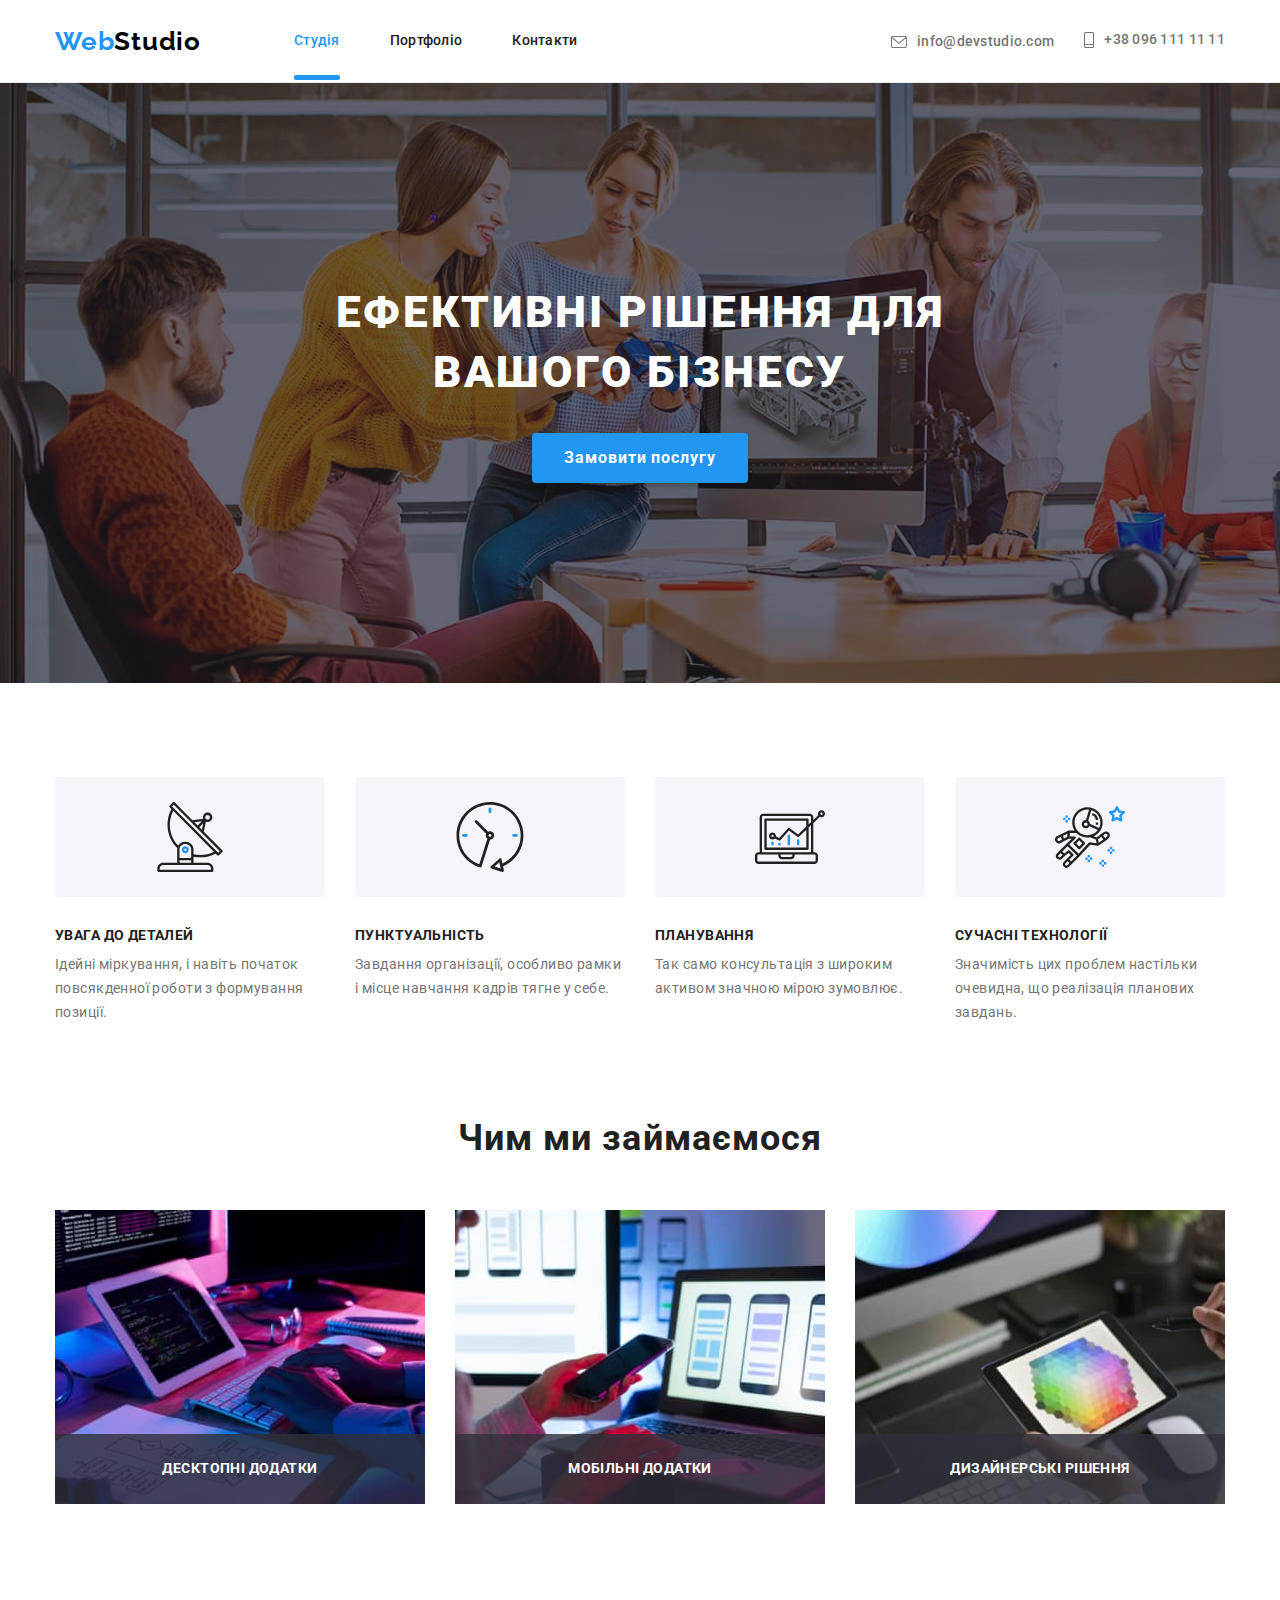
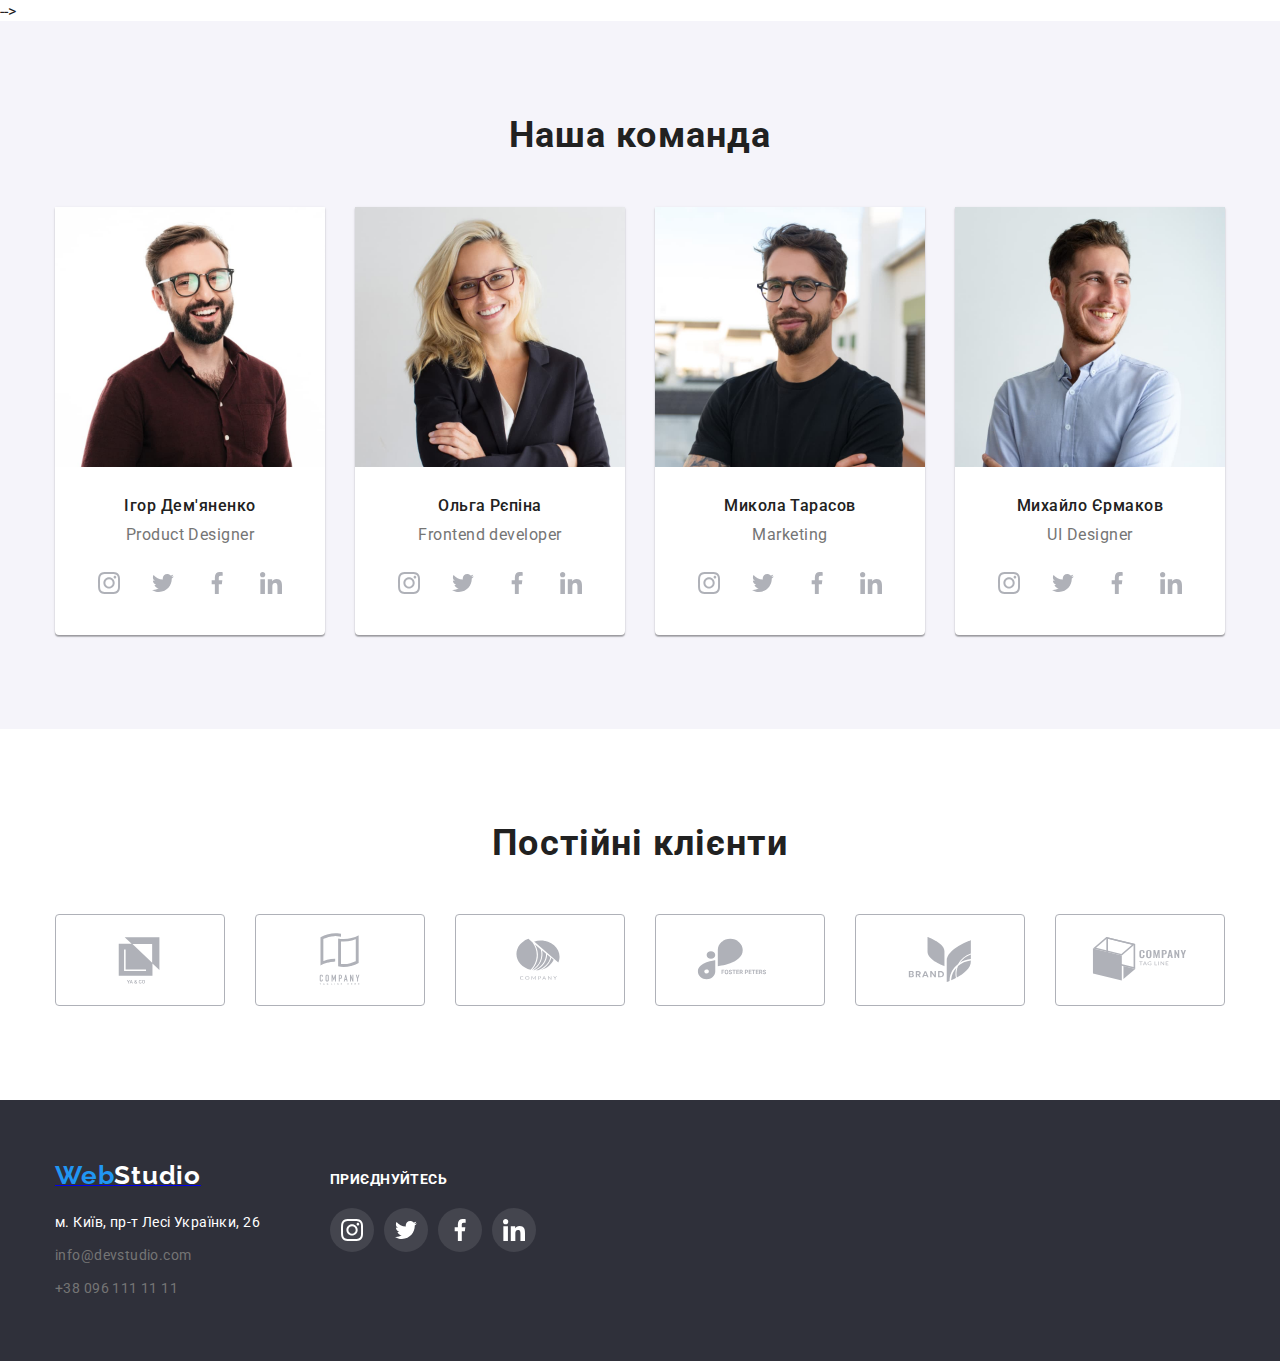
==== index.html @ ddf57738 "start" ====
<!DOCTYPE html>
<html lang="uk">
<head>
    <meta charset="UTF-8">
    <meta http-equiv="X-UA-Compatible" content="IE=edge">
    <meta name="viewport" content="width=device-width, initial-scale=1.0">
    <title>Document</title>
    
    <link rel="preconnect" href="https://fonts.googleapis.com">
    <link rel="preconnect" href="https://fonts.gstatic.com" crossorigin>
    <link href="https://fonts.googleapis.com/css2?family=Raleway:wght@700&family=Roboto:wght@400;500;700;900&display=swap" rel="stylesheet">
    <link rel="stylesheet" href="https://cdnjs.cloudflare.com/ajax/libs/modern-normalize/1.1.0/modern-normalize.min.css">

    <link rel="stylesheet" href="./css/styles.css">
</head>

<body>

    <header class="header-line ">
    <div class="container container-heder">
        <nav class="header-nav ">
            <a class="logo" href="./index.html">
                <span class="logo-web logo">Web</span><span class="logo-studio logo">Studio</span></a>
            <ul class="site-nav">
                <li class="site-nav-list">
                    <a href="./index.html" class=" current link-on">Студія</a>
                </li>
                <li class="site-nav-list">
                    <a href="./portfolio.html.html" class="link current">Портфоліо</a>
                </li>
                <li class="site-nav-list">
                    <a href="" class="link current">Контакти</a>
                </li>
            </ul>
            
        </nav>
        <ul class="auth-nav">
            <li class="auth-nav-mailto">
                <a href="mailto:info@devstudio.com" class="heder-contact">
                    <svg class="heder-contact-mailto">
                        <use href="./images/symbol-defs.svg#icon-imall"></use>
                    </svg>
                info@devstudio.com</a>
            </li>

            <li class="auth-nav-tel">
                <a href="tel:+380961111111" class="heder-contact">
                    <svg class="heder-contact-tel">
                        <use href="./images/symbol-defs.svg#icon-tel"></use>
                    </svg>
                +38 096 111 11 11</a>
            </li>
        </ul>
    </div>
    </header>

    <main>
        <!--секція 1 -->
        <section class="section">
            <div class="container">
                <h1 class="title">Ефективні рішення для вашого бізнесу</h1>
                <button data-modal-open type="button" class="button">Замовити послугу</button>
            </div>
            <div class="backdrop is-hidden" data-modal>
                <div class="modal">
                    <button data-modal-close class="modal-button">
                        <svg class="icon-modal-button-closed">
                            <use href="./images/symbol-defs.svg#icon-close"></use>
                        </svg>
                    </button>
                </div>
            </div>
        </section>

        <!--секція 2-->
        <section class="section-features">
            <div class="container">
                <h2 class="visually-hidden">наші особливості</h2>
                <ul class="section-hidden">
                    <li class="container-list icon-antenna">
                        <div class="features-list">
                            <svg class="icon-features">
                                <use href="./images/symbol-defs.svg#icon-antenna"></use>
                            </svg>
                        </div>
                        <h3 class="list">Увага до деталей</h3>
                        <p class="list-item">Ідейні міркування, і навіть початок повсякденної роботи з формування позиції.</p>
                    </li>
                    <li class="container-list icon-clock">
                        <div class="features-list">
                            <svg class="icon-features">
                                <use href="./images/symbol-defs.svg#icon-clock"></use>
                            </svg>
                        </div>
                        <h3 class="list">Пунктуальність</h3>
                        <p class="list-item">Завдання організації, особливо рамки і місце навчання кадрів тягне у себе.</p>
                    </li>
                    <li class="container-list icon-diagram">
                        <div class="features-list">
                            <svg class="icon-features">
                                <use href="./images/symbol-defs.svg#icon-diagram"></use>
                            </svg>
                        </div>
                        <h3 class="list">Планування</h3>
                        <p class="list-item">Так само консультація з широким активом значною мірою зумовлює.</p>
                    </li>
                    <li class="container-list icon-astronaut">
                        <div class="features-list">
                            <svg class="icon-features">
                                <use href="./images/symbol-defs.svg#icon-astronaut"></use>
                            </svg>
                        </div>
                        <h3 class="list">Сучасні технології</h3>
                        <p class="list-item">Значимість цих проблем настільки очевидна, що реалізація планових завдань.</p>
                    </li>
                </ul>
            </div>
            
        </section>

        <!--Чим ми займаємося-->
        <section class="work-section">
            <div class="container">
                <h2 class="title-work">Чим ми займаємося</h2>
                    <div class="list-work-img">
                        <img class="work-img" src="./images/box/box1.jpg" alt="text" width="370">
                        <div class="content-holder">
                            <p class="holder-text">Десктопні додатки</p>
                        </div>
                    </div><div class="list-work-img">
                        <img class="work-img" src="./images/box/box2.jpg" alt="вибір дизайну" width="370">
                        <div class="content-holder">
                            <p class="holder-text">Мобільні додатки</p>
                        </div>
                    </div><div class="list-work-img">
                        <img class="work-img" src="./images/box/box3.jpg" alt="вибір кольору" width="370">
                        <div class="content-holder">
                            <p class="holder-text">Дизайнерські рішення</p>
                        </div>
                    </div>
            </div>
        </section> -->
        <!--Наша команда-->
        <section class="team-section">
            <div class="container">
                <h2 class="title-team">Наша команда</h2>
                <ul class="team">
                    <li class="list-team">
                        <img src="./images/team/team_card1.jpg" alt="ІгорДем'яненко Product Designer" width="270">
                        <div class="container-social">
                            <h3 class="team-name">Ігор Дем'яненко</h3>
                            <p class="position">Product Designer</p>
                            <ul class="social-links">
                                <li class="social-links-item">
                                    <a class="link-icon" href="https://www.instagram.com">
                                        <svg class="icon-social">
                                            <use href="./images/symbol-defs.svg#icon-instagram"></use>
                                        </svg>
                                    </a>
                                </li>
                                <li class="social-links-item">
                                    <a class="link-icon"  href="https://www.twitter.com">
                                    <svg class="icon-social">
                                        <use href="./images/symbol-defs.svg#icon-twitter"></use>
                                    </svg>
                                    </a>
                                </li>
                                <li class="social-links-item">
                                    <a  class="link-icon"  href="https://www.facebook.com">
                                    <svg class="icon-social">
                                        <use href="./images/symbol-defs.svg#icon-facebook"></use>
                                    </svg>
                                </a></li>
                                <li class="social-links-item">
                                    <a  class="link-icon" href="https://ua.linkedin.com">
                                    <svg class="icon-social">
                                        <use href="./images/symbol-defs.svg#icon-linkedin"></use>
                                    </svg>
                                </a></li>
                            </ul>
                        </div>
                    </li>
                    <li class="list-team">
                        <img class="foto-team" src="./images/team/team_card2.jpg" alt="Ольга Рєпіна Frontend developer " width="270">
                        <div class="container-social">
                            <h3 class="team-name">Ольга Рєпіна</h3>
                            <p class="position">Frontend developer</p>
                                <ul class="social-links">
                                    <li class="social-links-item">
                                        <a class="link-icon" href="https://www.instagram.com">
                                            <svg class="icon-social">
                                                <use href="./images/symbol-defs.svg#icon-instagram"></use>
                                            </svg>
                                        </a>
                                    </li>
                                    <li class="social-links-item">
                                        <a class="link-icon" href="https://www.twitter.com">
                                            <svg class="icon-social">
                                                <use href="./images/symbol-defs.svg#icon-twitter"></use>
                                            </svg>
                                        </a>
                                    </li>
                                    <li class="social-links-item">
                                        <a class="link-icon" href="https://www.facebook.com">
                                            <svg class="icon-social">
                                                <use href="./images/symbol-defs.svg#icon-facebook"></use>
                                            </svg>
                                        </a>
                                    </li>
                                    <li class="social-links-item">
                                        <a class="link-icon" href="https://ua.linkedin.com">
                                            <svg class="icon-social">
                                                <use href="./images/symbol-defs.svg#icon-linkedin"></use>
                                            </svg>
                                        </a>
                                    </li>
                                </ul>
                        </div>
                        
                    </li>
                    <li class="list-team">
                        <img class="foto-team" src="./images/team/team_card3.jpg" alt="Микола Тарасов Marketing" width="270">
                        <div class="container-social">
                            <h3 class="team-name">Микола Тарасов</h3>
                            <p class="position">Marketing</p>
                                <ul class="social-links">
                                    <li class="social-links-item">
                                        <a class="link-icon" href="https://www.instagram.com">
                                            <svg class="icon-social">
                                                <use href="./images/symbol-defs.svg#icon-instagram"></use>
                                            </svg>
                                        </a>
                                    </li>
                                    <li class="social-links-item">
                                        <a class="link-icon" href="https://www.twitter.com">
                                            <svg class="icon-social">
                                                <use href="./images/symbol-defs.svg#icon-twitter"></use>
                                            </svg>
                                        </a>
                                    </li>
                                    <li class="social-links-item">
                                        <a class="link-icon" href="https://www.facebook.com">
                                            <svg class="icon-social">
                                                <use href="./images/symbol-defs.svg#icon-facebook"></use>
                                            </svg>
                                        </a>
                                    </li>
                                    <li class="social-links-item">
                                        <a class="link-icon" href="https://ua.linkedin.com">
                                            <svg class="icon-social">
                                                <use href="./images/symbol-defs.svg#icon-linkedin"></use>
                                            </svg>
                                        </a>
                                    </li>
                                </ul>
                        </div>
                    </li>
                    <li class="list-team">
                        <img class="foto-team" src="./images/team/team_card4.jpg" alt="Михайло Єрмаков UI Designer" width="270">
                        <div class="container-social">
                            <h3 class="team-name">Михайло Єрмаков</h3>
                            <p class="position">UI Designer</p>
                                <ul class="social-links">
                                    <li class="social-links-item">
                                        <a class="link-icon" href="https://www.instagram.com">
                                            <svg class="icon-social">
                                                <use href="./images/symbol-defs.svg#icon-instagram"></use>
                                            </svg>
                                        </a>
                                    </li>
                                    <li class="social-links-item">
                                        <a class="link-icon" href="https://www.twitter.com">
                                            <svg class="icon-social">
                                                <use href="./images/symbol-defs.svg#icon-twitter"></use>
                                            </svg>
                                        </a>
                                    </li>
                                    <li class="social-links-item">
                                        <a class="link-icon" href="https://www.facebook.com">
                                            <svg class="icon-social">
                                                <use href="./images/symbol-defs.svg#icon-facebook"></use>
                                            </svg>
                                        </a>
                                    </li>
                                    <li class="social-links-item">
                                        <a class="link-icon" href="https://ua.linkedin.com">
                                            <svg class="icon-social">
                                                <use href="./images/symbol-defs.svg#icon-linkedin"></use>
                                            </svg>
                                        </a>
                                    </li>
                                </ul>
                        </div>
                    </li>
                </ul>
            </div>
            
        </section>

        <!--Постійні клієнти-->
        <section class="section-features">
            <div class="container">
                <h2 class="title-team">Постійні клієнти</h2>
                <ul class="company-list">
                    <li class="company-item">
                        <a class="company-link" href="https://www.google.com">
                            <svg class="icon-company">
                                <use href="./images/symbol-defs.svg#icon-logo_1"></use>
                            </svg>
                        </a>
                    </li>
                    <li class="company-item">
                        <a class="company-link" href="https://www.google.com">
                            <svg class="icon-company">
                                <use href="./images/symbol-defs.svg#icon-logo_2"></use>
                            </svg>
                        </a>
                    </li>
                    <li class="company-item">
                        <a class="company-link" href="https://www.google.com">
                            <svg class="icon-company">
                                <use href="./images/symbol-defs.svg#icon-logo_3"></use>
                            </svg>
                        </a>
                    </li>
                    <li class="company-item">
                        <a class="company-link" href="https://www.google.com">
                            <svg class="icon-company">
                                <use href="./images/symbol-defs.svg#icon-logo_4"></use>
                            </svg>
                        </a>
                    </li>
                    <li class="company-item">
                        <a class="company-link" href="https://www.google.com">
                            <svg class="icon-company">
                                <use href="./images/symbol-defs.svg#icon-logo_5"></use>
                            </svg>
                        </a>
                    </li>
                    <li class="company-item">
                        <a class="company-link" href="https://www.google.com">
                            <svg class="icon-company">
                                <use href="./images/symbol-defs.svg#icon-logo_6"></use>
                            </svg>
                        </a>
                    </li>
                </ul>
            </div>
        </section>
    </main>

    <footer class="footer">
        <div class="container container-footer">
            <div class="container-footer-adres">
                <a class="logo-footer" href="./index.html">
                    <span class="logo-web-footer logo">Web</span><span class="logo-studio-footer logo">Studio</span></a>
                <address class="adres">
                    <ul class="adres-list">
                        <li class="adres-list-ithem"><a href="https://goo.gl/maps/ad4JmQGrXdCTPTx86" class="adres-maps">м. Київ, пр-т
                                Лесі Українки, 26</a></li>
                        <li class="adres-list-ithem"><a href="mailto:info@devstudio.com" class="footer-contact">info@devstudio.com</a>
                        </li>
                        <li class="adres-list-ithem"><a href="tel:+380961111111" class="footer-contact">+38 096 111 11 11</a></li>
                    </ul>
                </address>
            </div>
            <div class="container-footer-social">
                <p class="container-footer-social-title">приєднуйтесь</p>
                <ul class="social-links">
                    <li class="social-links-item footer-social-links-item">
                        <a class="link-icon" href="https://www.instagram.com">
                            <svg class="footer-icon-social">
                                <use href="./images/symbol-defs.svg#icon-instagram"></use>
                            </svg>
                        </a>
                    </li>
                    <li class="social-links-item footer-social-links-item">
                        <a class="link-icon" href="https://www.twitter.com">
                            <svg class="footer-icon-social">
                                <use href="./images/symbol-defs.svg#icon-twitter"></use>
                            </svg>
                        </a>
                    </li>
                    <li class="social-links-item footer-social-links-item">
                        <a class="link-icon" href="https://www.facebook.com">
                            <svg class="footer-icon-social">
                                <use href="./images/symbol-defs.svg#icon-facebook"></use>
                            </svg>
                        </a>
                    </li>
                    <li class="social-links-item footer-social-links-item">
                        <a class="link-icon" href="https://ua.linkedin.com">
                            <svg class="footer-icon-social">
                                <use href="./images/symbol-defs.svg#icon-linkedin"></use>
                            </svg>
                        </a>
                    </li>
                </ul>
            </div>
        </div>
        
    </footer>
    <script src="./js/modal.js"></script>
</body>
</html>
---- css/styles.css ----
:root {
    --color-text: #212121; /*основний колір тексту*/
    --color-text-secohd: #757575; /*колір тексту другий*/
    --color-text-logo: #2196F3; /*колір лого і нав хедер*/
    --color-text-logo2: #000000; /*колір лого*/
    --primery-background: #ffffff; /* колір фону хедер */
    --second-background: #2F303A; /*колір фону зверху секція 1 та футер*/
    --filter-color: #F5F4FA;/*колір наша команда фон кнопок портфоліо*/
    --background-olor: #F5F5F5; /*основний колір фону*/
    
}

html {
    box-sizing: border-box;
}
*,
*::before,
*::after {
    box-sizing: inherit;
}

body {
    font-family: Roboto, sans-serif;
    background-color: var(--primery-background);
    color: var(--color-text);
    margin: 0;
    

}
ul {
    list-style: none;
    text-decoration: none;
    margin: 0;
    padding: 0;

}
img {
    display: block;
    max-width: 100%;
    height: auto;
}
h2, h3, p {
    margin: 0;
}

/*logo*/ /*дизайн основної сторінки*/
.container {
    width: 1200px;
    padding-left: 15px;
    padding-right: 15px;
    margin: 0 auto;
    
}
.container-heder {
display: flex;
align-items: center;
}

.header-nav {
    display: flex;
    align-items: center;
    padding-top: 0;
    padding-bottom: 0;
}

.logo {
    font-family: 'Raleway';
    font-weight: 700;
    font-size: 26px;
    line-height: 1.19;
    letter-spacing: 0.03em;
    list-style: none;
    text-decoration: none;
}
.logo-web {
    color: var(--color-text-logo);
}
.logo-studio {
    color: var(--color-text-logo2);
}
/*хедер навігація*/
.site-nav  {
    text-decoration: none;
    font-weight: 500;
    font-size: 14px;
    line-height: 1.14;
    letter-spacing: 0.02em;
    color: var(--color-text);
    padding: 32px 0;
    display: flex;
    margin: 0px 0px 0px 93px; 
}
.site-nav-list {
    margin-left: 50px;
    position: relative;
}
.site-nav-list:first-child {
    margin-left: 0;
}
.link  {
    text-decoration: none;
    color: var(--color-text);
    padding: 32px 0px;
    position: relative;
    transition: color 250ms cubic-bezier(0.4, 0, 0.2, 1) 250ms;
    
}


.link-on {
    color: var(--color-text-logo);
    text-decoration: none;
    padding: 32px 0px;
    position: relative;
}
.link-on:after {
    content: '';
    display: block;
    width: 100%;
    height: 5px;
    background: #2196F3;
    border-radius: 2px;
    position: absolute;
    bottom: 0;
    left: 0;
    opacity: 1;
    transform: scaleX(1);
}

.link:hover {
    color: var(--color-text-logo);
}
.link:focus {
    color: var(--color-text-logo);
}

.link.current::after {
content: '';
position: absolute;
opacity: 0;
transform: scaleX(0.2);
transition: opacity 250ms cubic-bezier(0.4, 0, 0.2, 1), transform 250ms cubic-bezier(0.4, 0, 0.2, 1);
}

.link.current:hover::after  {
content: '';
display: block;
width: 100%;
height: 5px;
background: #2196F3;
border-radius: 2px;
position: absolute;
bottom: 0;
left: 0;
opacity: 1;
transform: scaleX(1);
}
.link.current:focus::after {
    content: '';
    display: block;
    width: 100%;
    height: 5px;
    background: #2196F3;
    border-radius: 2px;
    position: absolute;
    bottom: 0;
    left: 0;
    opacity: 1;
    transform: scaleX(1);
}


/*хедер пошта тел*/

.auth-nav {
    margin-left: auto;
    display: flex;
    align-items: baseline;
}
.heder-contact {
    list-style: none;
    text-decoration: none;
    font-weight: 500;
    font-size: 14px;
    line-height: 1.14;
    letter-spacing: 0.02em;
    color: var(--color-text-secohd);
    padding: 32px 0;
    display: flex;
    align-items: center;
    color: #757575;
    transition: color 250ms cubic-bezier(0.4, 0, 0.2, 1);
}

.heder-contact-mailto {
    width: 16px;
    height: 12px;
    margin-right: 10px;
    fill: #757575;
    transition: fill 250ms cubic-bezier(0.4, 0, 0.2, 1);
}
.auth-nav-tel {
    margin-left: 30px;
    color: currentColor;
}
.heder-contact-tel {
    width: 10px;
    height: 16px;
    margin-right: 10px;
    fill: #757575;
    transition: fill 250ms cubic-bezier(0.4, 0, 0.2, 1);
}
.auth-nav-text {
}

.heder-contact:hover .heder-contact-mailto {
    fill: #2196F3;
}
.heder-contact:hover .heder-contact-tel {
    fill: #2196F3;
}
.heder-contact:focus .heder-contact-mailto {
    fill: #2196F3;
}
.heder-contact:focus .heder-contact-tel {
    fill: #2196F3;
}

.heder-contact:hover  {
    color: var(--color-text-logo);
}
.heder-contact:focus {
    color: var(--color-text-logo);
}


/*секція 1 заголовок і кнопка*/
.section {
    margin: auto;
    background-color: var(--second-background);
    padding-top: 200px;
    padding-bottom: 200px;
    max-width: 1600px;
    height: 600px;
    background-image: linear-gradient( to right,
    rgba(47, 48, 58, 0.4),
    rgba(47, 48, 58, 0.4)), url(../images/conteiner/Img-min.jpg);
}

.conteiner-img {
    width: 1600px;
}
.title {
    font-weight: 900;
    font-size: 44px;
    line-height: 1.36;
    letter-spacing: 0.06em;
    text-transform: uppercase;
    color: var(--primery-background);
    max-width: 696px; 
    margin: 0px auto 30px auto;
    text-align: center;
}
.button {
    font-family: roboto;
    cursor: pointer;
    background: var(--color-text-logo);
    font-weight: 700;
    font-size: 16px;
    line-height: 1.88;
    display: flex;
    align-items: center;
    text-align: center;
    letter-spacing: 0.06em;
    color: var(--primery-background);
    border-radius: 4px;
    border: none;
    padding: 10px 32px;
    display: block;
    min-width: 216px;
    margin: auto;
    box-shadow: 0px 4px 4px rgba(0, 0, 0, 0.15);
    transition:  background-color 250ms cubic-bezier(0.4, 0, 0.2, 1) ;
}
.button:hover {
    background-color: #188CE8;
}
.button:focus {
    background-color: #188CE8;
}

/* модальне вікно */
.backdrop {
    position: fixed;
    left: 0px;
    top: 0px;
    width: 100%;
    height: 100%;
    background: rgba(0, 0, 0, 0.2);
    transition: 250ms cubic-bezier(0.4, 0, 0.2, 1);
}
.backdrop.is-hidden {
    opacity: 0;
    pointer-events: none;
}
.modal {
    position: absolute;
    top: 50%;
    left: 50%;
    transform: translate(-50%, -50%);
    width: 528px;
    height: 581px;
    background: #FFFFFF;
    box-shadow: 0px 1px 3px rgba(0, 0, 0, 0.12), 0px 1px 1px rgba(0, 0, 0, 0.14), 0px 2px 1px rgba(0, 0, 0, 0.2);
    border-radius: 4px;
    z-index: 2;
}
.modal-button {
    position: absolute;
    width: 30px;
    height: 30px;
    padding: 0;
    display: flex;
    align-items: center;
    justify-content: center;
    background-color: transparent;
    top: 8px;
    right: 8px;
    border-radius: 50%;
    background: #FFFFFF;
    border: 1px solid rgba(0, 0, 0, 0.1);

}
.icon-modal-button-closed {
    cursor: pointer;
    padding: 0;
    width: 18px;
    height: 18px;
}

/*наші переваги наші особливості, секція 2*/
.section-features {
    padding-top: 94px;
    padding-bottom: 94px;  
}

.visually-hidden {
    position: absolute;
    width: 1px;
    height: 1px;
    margin: -1px;
    border: 0;
    padding: 0;
    white-space: nowrap;
    clip-path: inset(100%);
    clip: rect(0 0 0 0);
    overflow: hidden;
}
.section-hidden {
    display: flex;
    padding: 0;
}
.container-list:not(:first-child) {
    margin-left: 30px;
}
.features-list {
    width: 270px;
    height: 120px;
    border-radius: 4px;
    background-color: var(--filter-color);
    display: flex;
    align-items: center;
    justify-content: center;
    margin-bottom: 30px;
}
.icon-features {
    width: 70px;
    height: 70px;
}
/*.container-list::before {
    content: "";
    display: block;
    height: 120px;
    margin-bottom: 30px;
    background-position: center;
    background-repeat: no-repeat;
    background-color: var(--filter-color);
}
.icon-antenna::before {
    background-image: url(../images/section_2/antenna.svg);

}
.icon-clock::before {
    background-image: url(../images/section_2/clock.svg);
}
.icon-diagram::before {
    background-image: url(../images/section_2/diagram.svg);
}
.icon-astronaut::before {
    background-image: url(../images/section_2/astronaut.svg);
}*/


.list {
    font-weight: 700;
    font-size: 14px;
    line-height: 1.14x;
    letter-spacing: 0.03em;
    text-transform: uppercase;
    color: var(--color-text);
    margin-bottom: 10px;
}
.list-item {
    font-weight: 400;
    font-size: 14px;
    line-height: 1.7;
    letter-spacing: 0.03em;
    color: var(--color-text-secohd);
    width: 270px;
}

/*чим ми займаємося*/
.work-section {
    padding-bottom: 94px;
}
.container-work {
    padding: 0;
}
.title-work {
    font-weight: 700;
    font-size: 36px;
    line-height: 1.16;
    text-align: center;
    letter-spacing: 0.03em;
    color: var(--color-text);
    margin-bottom: 50px;
}


.list-work-img {
    position: relative;
    display: inline-block;
    margin-right: 30px;
    z-index: -1;
}
.work-img {
    
}

.list-work-img:last-child {
    margin-right: 0;
}

.content-holder {
    position: absolute;
    bottom: 0;
    left: 0;
    width: 370px;
    height: 70px;
    background: rgba(47, 48, 58, 0.8);
    padding-bottom: 27px;
    padding-top: 27px;

}
.holder-text {
    font-family: 'Roboto';
    font-style: normal;
    font-weight: 700;
    font-size: 14px;
    line-height: 1.14;
    text-align: center;
    letter-spacing: 0.03em;
    text-transform: uppercase;
    color: var(--primery-background);

}

/*наша команда*/

.team {
    
}
.team-section {
    background-color: var(--filter-color);
    padding-bottom: 94px;
    padding-top: 94px;
}
.team-name {
    font-weight: 500;
    font-size: 16px;
    line-height: 1.18;
    letter-spacing: 0.03em;
    color: var(--color-text);
    
}
.container-social {
    padding-top: 30px;
    padding-bottom: 30px;
}
.position {
    font-weight: 400;
    font-size: 16px;
    line-height: 1.18;
    letter-spacing: 0.03em;
    color: var(--color-text-secohd);
} 
.social-links {
    display: flex;
    gap: 10px;
    justify-content: center;
}
.social-links-item {
    width: 44px;
    height: 44px;
    background-position: center;
    overflow: hidden;
    border-radius: 50%;
}

.link-icon {
    width: 44px;
    height: 44px;
    display: flex;
    align-items: center;
    justify-content: center;
    color: #AFB1B8;
    transition: color 250ms cubic-bezier(0.4, 0, 0.2, 1), background-color 250ms cubic-bezier(0.4, 0, 0.2, 1);
    
}
.link-icon:hover,
.link-icon:focus {
    color: var(--primery-background);
    background-color: #2196F3;
    border-radius: 50%;
    
}

.icon-social {
    width: 22px;
    height: 22px;
    fill: currentColor;

}

.list-team {
    background-color: var(--primery-background);
    display: inline-block;
    margin-left: 26px;
    text-align: center;
    box-shadow: 0px 1px 3px rgba(0, 0, 0, 0.12), 0px 1px 1px rgba(0, 0, 0, 0.14), 0px 2px 1px rgba(0, 0, 0, 0.2);
    border-radius: 0px 0px 4px 4px;
    
}
.list-team:first-child {
    margin-left: 0;

}
.foto-team {
}

.title-team {
    font-weight: 700;
    font-size: 36px;
    line-height: 1.16;
    text-align: center;
    letter-spacing: 0.03em;
    color: var(--color-text);
    margin-bottom: 50px;
}

.position {
    margin-top: 10px;
    margin-bottom: 16px;
}

/*постійні клієнти*/

.company-list {
    display: flex;
    justify-content: center;
    align-items: center;
    margin: auto;
    gap: 30px;
}

.company-item {
}
.icon-company {
    width: 106px;
    height: 60px;
    fill: currentColor;
}
.company-link {
    display: flex;
    justify-content: center;
    align-items: center;
    border: 1px solid #AFB1B8;
    width: 170px;
    height: 92px;
    border-radius: 4px;
    color: #AFB1B8;
    transition: color 250ms cubic-bezier(0.4, 0, 0.2, 1), border-color 250ms cubic-bezier(0.4, 0, 0.2, 1);
}
.company-link:hover,
.company-link:focus {
    border-color: #2196F3;
    color: #2196F3;
}

/*футер*/
.footer {
    background-color: var(--second-background);
    padding-top: 60px;
    padding-bottom: 60px;
}
.container-footer {
    display: flex;
    align-items: baseline;
}
.logo-footer {
    
}
.logo {
    font-weight: 700;
    font-size: 26px;
    line-height: 1.19;
    letter-spacing: 0.03em;
    list-style: none;
    text-decoration: none;
}
.logo-web-footer {
    color: var(--color-text-logo);
}
.logo-studio-footer {
    color: var(--primery-background);
}

.footer-contact{
    text-decoration: none;
    font-weight: 400;
    font-size: 14px;
    line-height: 1.71;
    letter-spacing: 0.03em;
    color: var(--color-text-secohd);
    margin-bottom: 9px;
}
.footer-contact:last-child {
    margin-bottom: 0;
}
.adres {
    font-style: normal;
    margin-top: 20px;
}

.adres-list {
}

.adres-list-ithem {
flex-wrap: wrap;
margin-bottom: 9px;
}
.adres-list-ithem:last-child {
    margin-bottom: 0;
}

.adres-maps {
    font-weight: 400;
    font-size: 14px;
    line-height: 1.71;
    letter-spacing: 0.03em;
    color: var(--primery-background); 
    text-decoration: none;
}

/*фуТЕР СОЦ мережі*/

.container-footer-social-title {
        font-family: 'Roboto';
        font-style: normal;
        font-weight: 700;
        font-size: 14px;
        line-height: 1.14;
        letter-spacing: 0.03em;
        text-transform: uppercase;
        color: #FFFFFF;
        margin-bottom: 20px;
}
.footer-social-links-item {
        background: rgba(255, 255, 255, 0.1);
        border-radius: 50%;
}

.footer-icon-social {
    width: 22px;
    height: 22px;
    fill: var(--primery-background);  
}

.container-footer-social {
    margin-left: 70px;
}

/*портфоліо*/
/*кнопки*/

.header-line {
    border-bottom: 1px solid #ECECEC;
}

.portfolio-button-list {
    display: flex;
    justify-content: center;
    margin-bottom: 50px;

}
.portfolio-button-item {
    margin-left: 8px;
}
.portfolio-button-item:first-child {
    margin-left: 0;
}

.portfolio-button {
    font-family: roboto;
    background: var(--filter-color);
    border-radius: 4px;
    border: none;
    cursor: pointer;
    justify-content: center;
    
    font-weight: 500;
    font-size: 16px;
    line-height: 1.62;
    text-align: center;
    letter-spacing: 0.03em;
    color: var(--color-text);
    
    padding: 6px 22px;
    display: block;
    transition: box-shadow 250ms cubic-bezier(0.4, 0, 0.2, 1), background 250ms cubic-bezier(0.4, 0, 0.2, 1), color 250ms cubic-bezier(0.4, 0, 0.2, 1);
    
}

.portfolio-button:hover {
    left: 512px;
    background: var(--color-text-logo);
    box-shadow: 0px 3px 1px rgba(0, 0, 0, 0.1), 0px 1px 2px rgba(0, 0, 0, 0.08), 0px 2px 2px rgba(0, 0, 0, 0.12);
    color: var(--primery-background);
}

.portfolio-button:focus {
    left: 512px;
    background: var(--color-text-logo);
    box-shadow: 0px 3px 1px rgba(0, 0, 0, 0.1), 0px 1px 2px rgba(0, 0, 0, 0.08), 0px 2px 2px rgba(0, 0, 0, 0.12);
    color: var(--primery-background);
}

/*приклади робіт*/
.section-portfolio {
padding-top: 94px;
padding-bottom: 94px;
}

.portfolio-list {
    display: flex;
    flex-wrap: wrap;
}
.item-work {
margin-right: 30px;
margin-bottom: 30px;


}
.item-work:nth-child(3n) {
    margin-right: 0;
}
.item-work:nth-last-child(-n + 3) {
margin-bottom: 0;
}

.border-work-item {
    padding: 20px 24px;
    border : 1px solid #EEEEEE;
    border-top: none;
    
}

.title-portfolio {
    font-weight: 700;
    font-size: 18px;
    line-height: 2;
    letter-spacing: 0.06em;
    color: var(--color-text);
    margin: 0;
    max-width: 322px;
    margin-bottom: 4px;
}
.image-portfolio {
}

.lead-portfolio {
    font-weight: 400;
    font-size: 16px;
    line-height: 1.88;
    letter-spacing: 0.03em;
    color: var(--color-text-secohd); 
    max-width: 322px;
}
.link-portfolio {
    display: block;
    list-style: none;
    text-decoration: none;
    transition: box-shadow 250ms cubic-bezier(0.4, 0, 0.2, 1);
}
.link-portfolio:hover {
box-shadow: 0px 1px 1px rgba(0, 0, 0, 0.12), 0px 4px 4px rgba(0, 0, 0, 0.06), 1px 4px 6px rgba(0, 0, 0, 0.16);
}
.link-portfolio:focus {
    box-shadow: 0px 1px 1px rgba(0, 0, 0, 0.12), 0px 4px 4px rgba(0, 0, 0, 0.06), 1px 4px 6px rgba(0, 0, 0, 0.16);
}

.portfolio-thumb {
    position: relative;
    overflow: hidden;
}

.overlay {
    position: absolute;
    top: 0;
    left: 0;
    width: 100%;
    height: 100%;
    background: rgba(33, 150, 243, 0.9);
    padding: 63px 24px;
    display: flex;
    align-items: center;
    transform: translateY(101%);
    transition: transform 250ms cubic-bezier(0.4, 0, 0.2, 1);
}
.overlay-text {
    font-family: 'Roboto';
    font-style: normal;
    font-weight: 400;
    font-size: 18px;
    line-height: 1.56;
    letter-spacing: 0.03em;
    color: #FFFFFF;
}
.item-work:hover .overlay {
    transform: translateY(0%);
}
.item-work:focus .overlay {
    transform: translateY(0%);
}

/**/
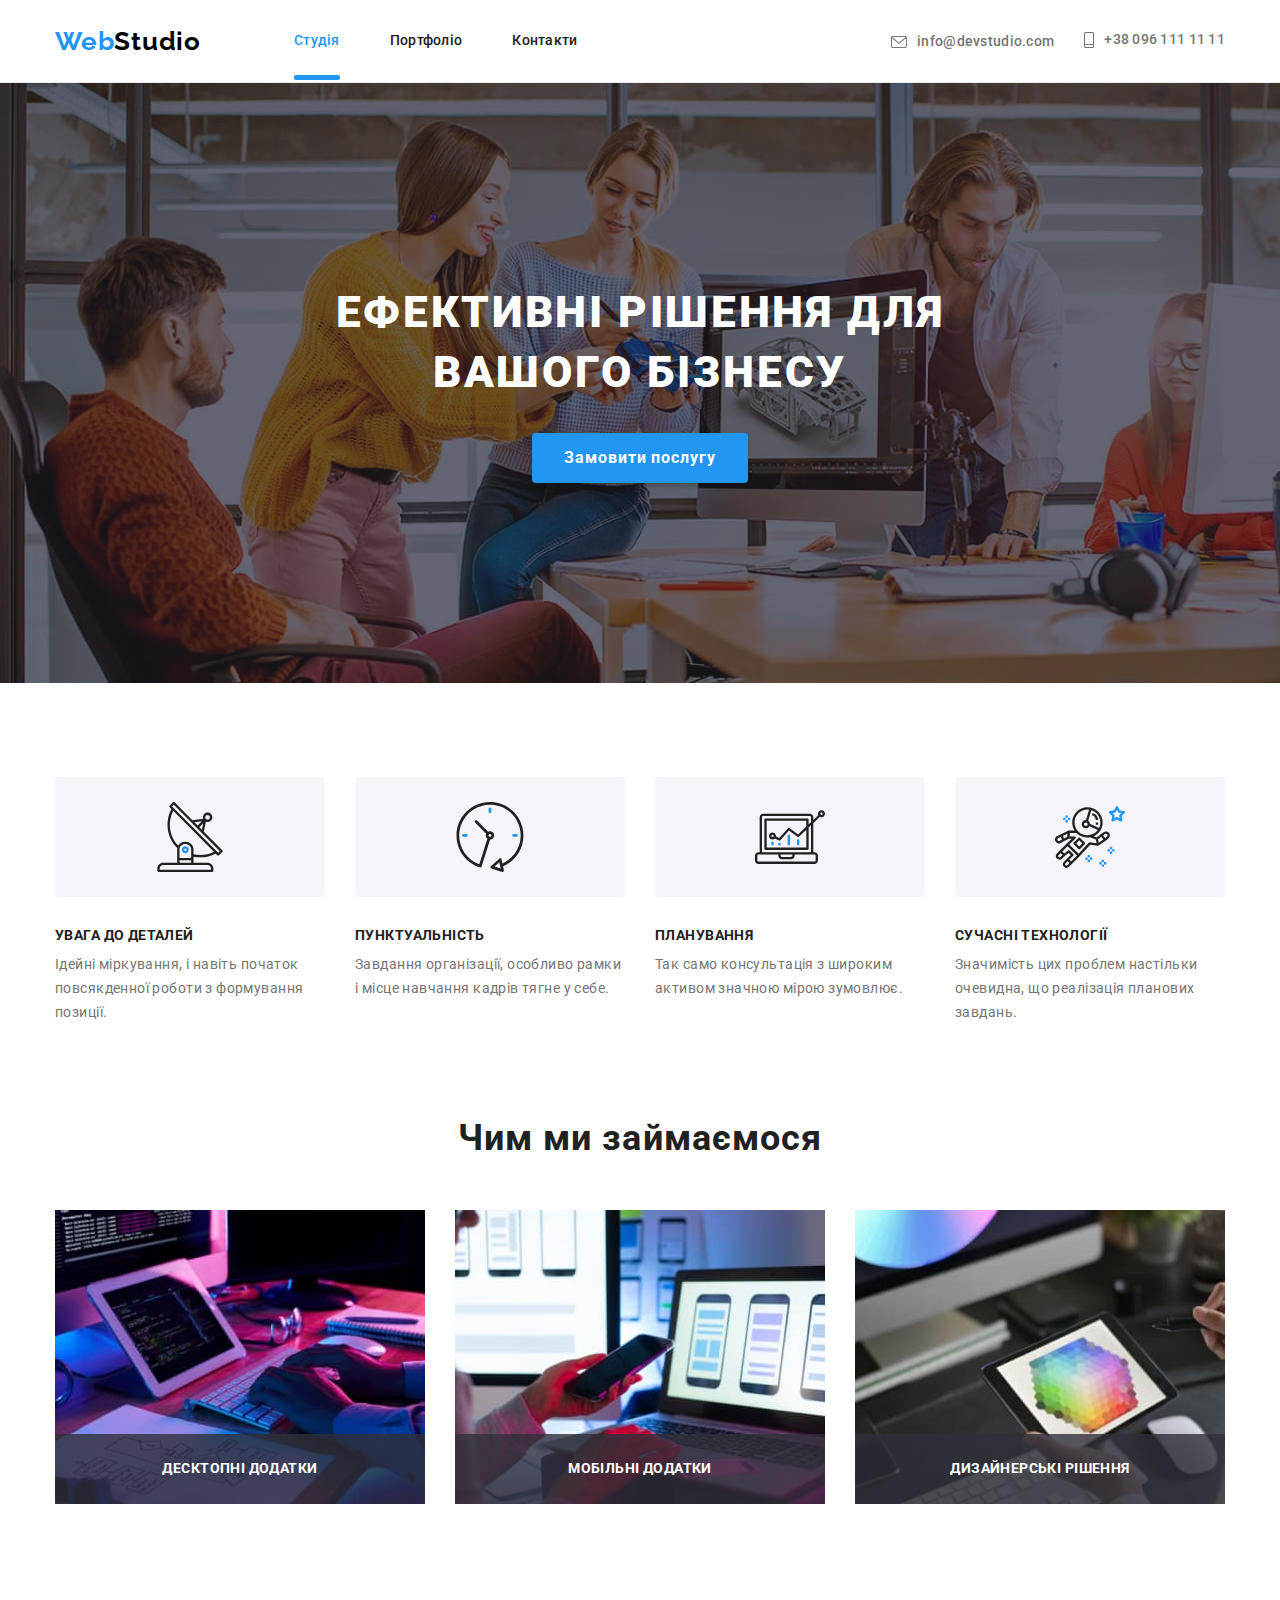
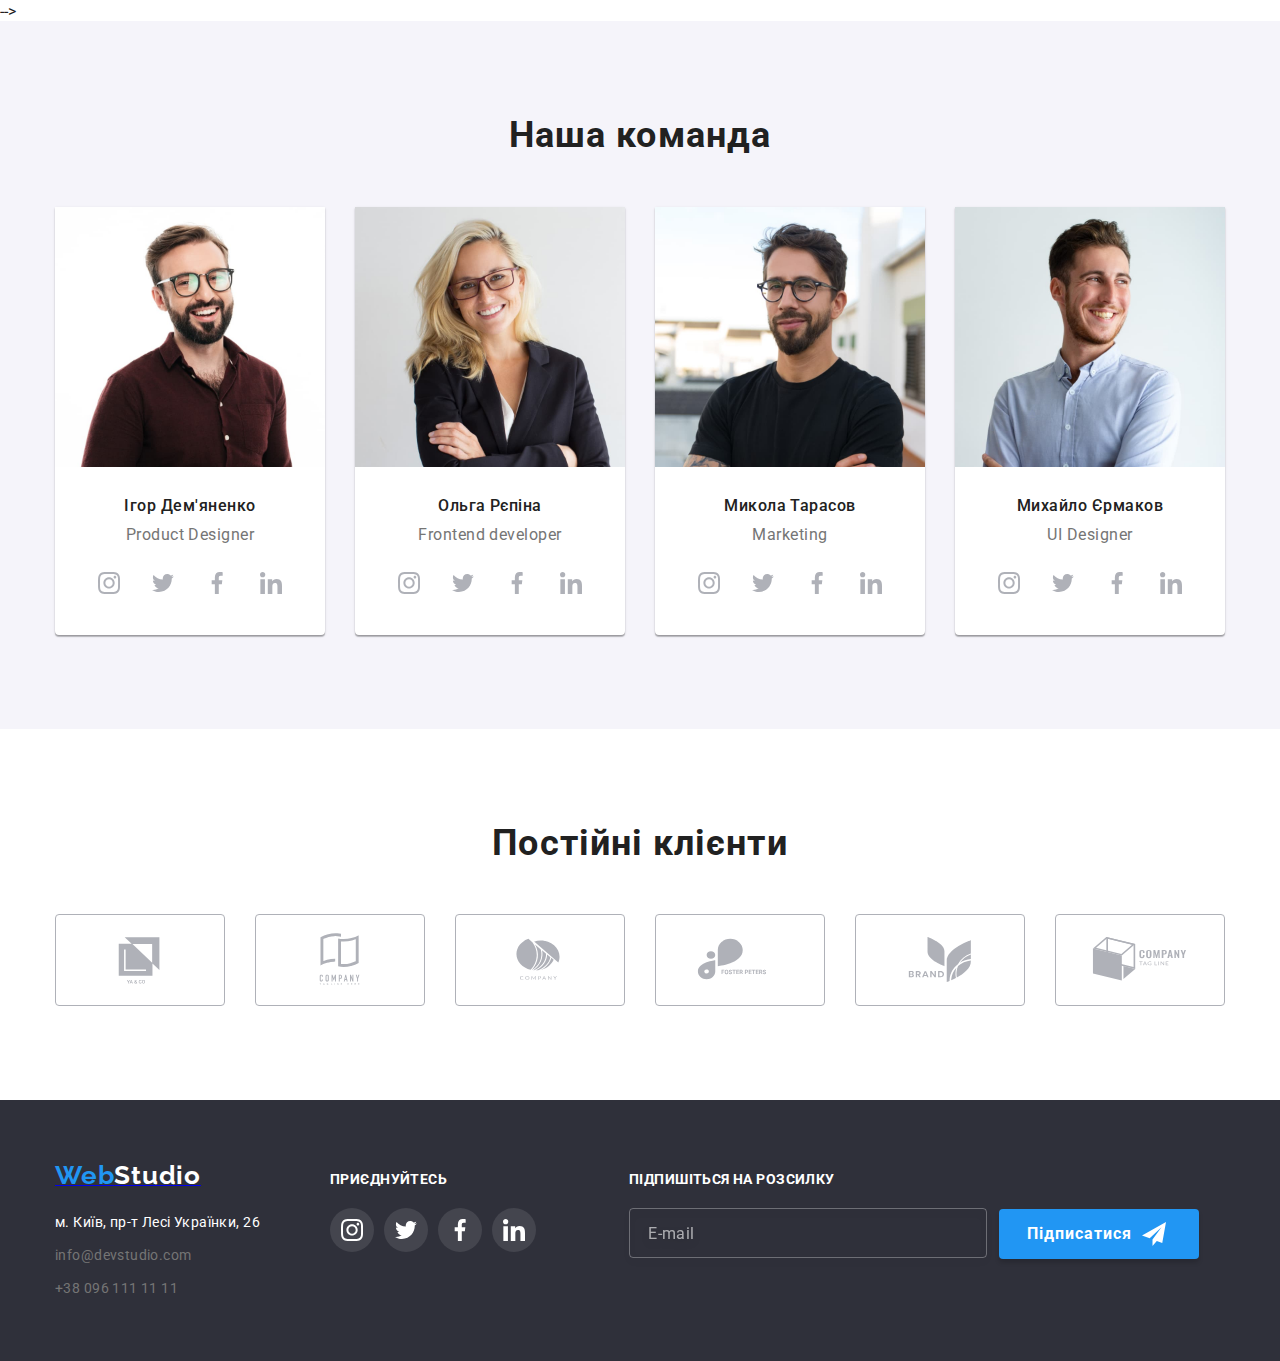
==== commit 65048d99: "footer-subscribe" ====
--- a/index.html
+++ b/index.html
@@ -397,6 +397,19 @@
                     </li>
                 </ul>
             </div>
+            <div class="footer-subscribe-newsletter">
+                <p class="footer-subscribe-text">Підпишіться на розсилку</p>
+                <form class="form-footer-subscribe" name="email-footer-subscribe" autocomplete="on" novalidate>
+                    <label >
+                        <input class="form-footer-email" type="email" name="email" placeholder="E-mail"/><button class="subscribe-button" type="submit">Підписатися
+                            <svg class="icon-subscribe-button">
+                                <use href="./images/symbol-defs.svg#icon-form-footer-subscribe"></use>
+                            </svg>
+                        </button>
+                    </label>
+                </form>
+
+            </div>
         </div>
         
     </footer>
--- a/css/styles.css
+++ b/css/styles.css
@@ -261,7 +261,7 @@
     margin: 0px auto 30px auto;
     text-align: center;
 }
-.button {
+.button, .subscribe-button {
     font-family: roboto;
     cursor: pointer;
     background: var(--color-text-logo);
@@ -700,6 +700,62 @@
     margin-left: 70px;
 }
 
+/*футер підписатися на розсилку*/
+.footer-subscribe-newsletter {
+    margin-left: 93px;
+    width: 570px;
+    display: block;
+    
+}
+
+.footer-subscribe-text {
+    font-weight: 700;
+    font-size: 14px;
+    line-height: 1.14;
+    letter-spacing: 0.03em;
+    text-transform: uppercase;
+    color: #FFFFFF;
+    margin-bottom: 20px;
+    
+}
+.form-footer-subscribe {
+    
+}
+.form-footer-email {
+    width: 358px;
+    height: 50px;
+    border: 1px solid rgba(255, 255, 255, 0.3);
+    filter: drop-shadow(0px 4px 4px rgba(0, 0, 0, 0.15));
+    border-radius: 4px;
+    background-color: transparent;
+    margin-right: 12px;
+    outline: transparent;
+    color: rgba(255, 255, 255, 0.6);
+}
+.form-footer-email::placeholder {
+    font-weight: 400;
+    font-size: 16px;
+    line-height: 1.25;
+    display: flex;
+    align-items: center;
+    letter-spacing: 0.03em;
+    color: rgba(255, 255, 255, 0.6);
+    padding-left: 16px;
+}
+
+.subscribe-button {
+    min-width: 200px;
+    height: 50px;
+    display: inline-flex;
+    margin: 0;
+    padding: 10px 28px;
+}
+.icon-subscribe-button {
+    width: 24px;
+    height: 24px;
+    margin-left: 10px;
+}
+
 /*портфоліо*/
 /*кнопки*/
 
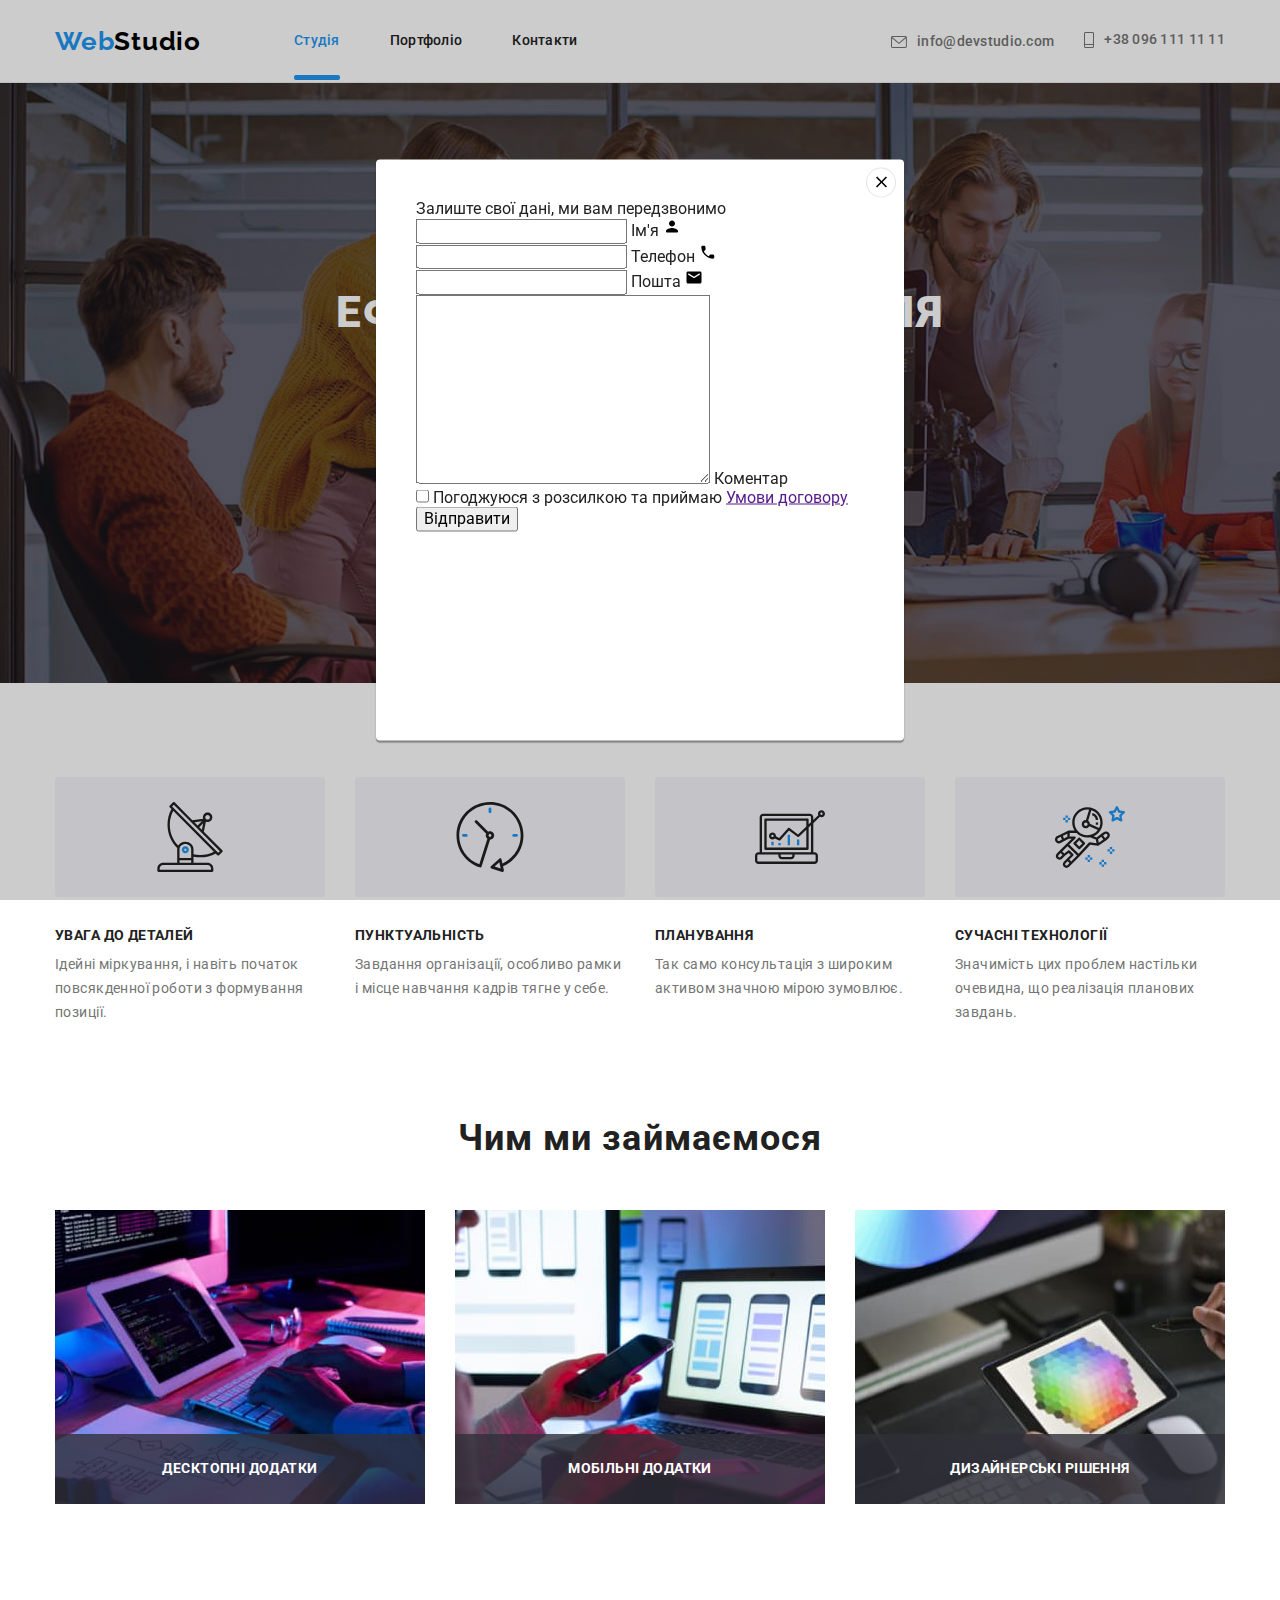
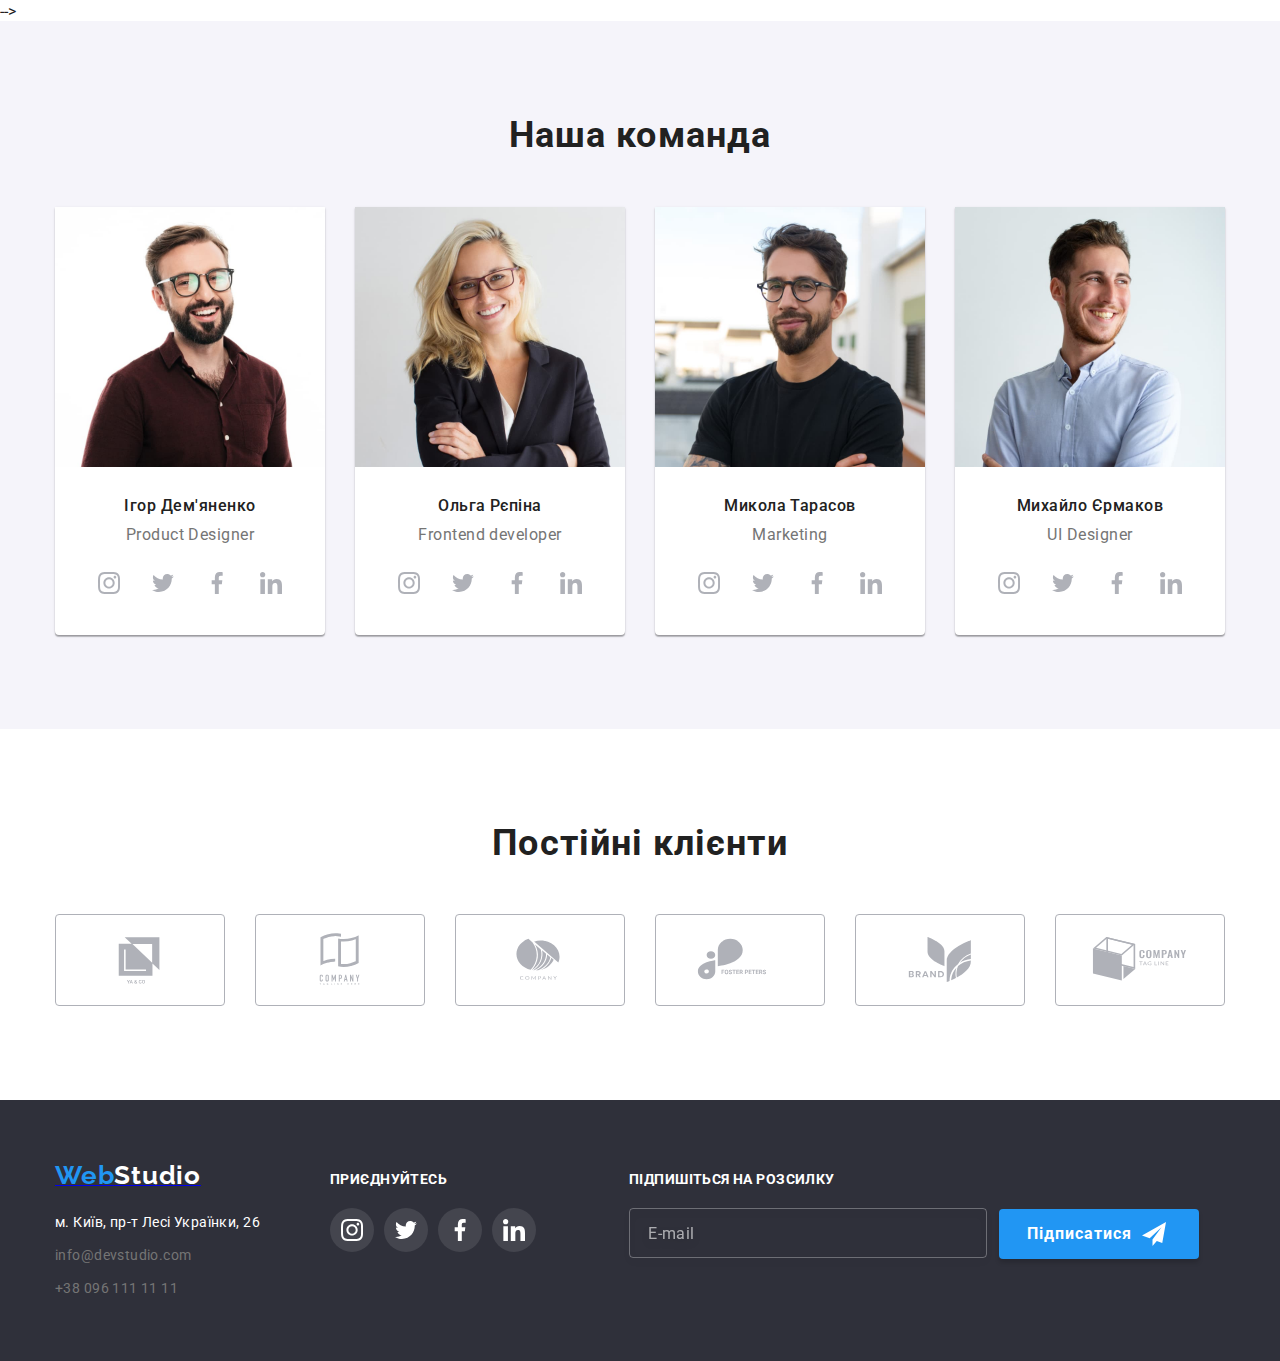
==== commit abe2b655: "modal-srart" ====
--- a/index.html
+++ b/index.html
@@ -68,6 +68,42 @@
                             <use href="./images/symbol-defs.svg#icon-close"></use>
                         </svg>
                     </button>
+                    <p class="modal-title">Залиште свої дані, ми вам передзвонимо</p>
+                    <form class="modal-form" action="">
+                        <div class="form-group">
+                            <label class="form-field" for="">
+                                <input class="form-input" type="text">
+                                <span class="form-label">Ім'я</span>
+                                <svg class="form-icon">
+                                    <use href="./images/symbol-defs.svg#icon-person-modal"></use>
+                                </svg>
+                            </label>
+                            <label class="form-field" for="">
+                                <input class="form-input" type="text">
+                                <span class="form-label">Телефон</span>
+                                <svg class="form-icon">
+                                    <use href="./images/symbol-defs.svg#icon-phone-modal"></use>
+                                </svg>
+                            </label>
+                            <label class="form-field" for="">
+                                <input class="form-input" type="text">
+                                <span class="form-label">Пошта</span>
+                                <svg class="form-icon">
+                                    <use href="./images/symbol-defs.svg#icon-email-modal"></use>
+                                </svg>
+                            </label>
+                            <label class="form-field" for="">
+                                <textarea class="form-massage" name="" id="" cols="30" rows="10"></textarea>
+                                <span>Коментар</span>
+                            </label>
+                        </div>
+                            <label for="">
+                                <input type="checkbox">
+                                <span>Погоджуюся з розсилкою та приймаю <a href="">Умови договору</a> </span>
+                            </label>
+                            <button type="submit">Відправити</button>
+                    </form>
+
                 </div>
             </div>
         </section>
@@ -411,7 +447,6 @@
 
             </div>
         </div>
-        
     </footer>
     <script src="./js/modal.js"></script>
 </body>
--- a/css/styles.css
+++ b/css/styles.css
@@ -299,7 +299,7 @@
     background: rgba(0, 0, 0, 0.2);
     transition: 250ms cubic-bezier(0.4, 0, 0.2, 1);
 }
-.backdrop.is-hidden {
+.backdrop.is-idden {
     opacity: 0;
     pointer-events: none;
 }
@@ -314,6 +314,8 @@
     box-shadow: 0px 1px 3px rgba(0, 0, 0, 0.12), 0px 1px 1px rgba(0, 0, 0, 0.14), 0px 2px 1px rgba(0, 0, 0, 0.2);
     border-radius: 4px;
     z-index: 2;
+    padding: 40px;
+    
 }
 .modal-button {
     position: absolute;
@@ -337,6 +339,30 @@
     width: 18px;
     height: 18px;
 }
+.modal-title {
+
+}
+.modal-form {
+
+}
+.form-group {
+
+}
+.form-field {
+height: 58px;
+width: 448px;
+}
+.form-input {
+
+}
+.form-label {
+
+}
+.form-icon {
+width: 18px;
+height: 18px;
+}
+
 
 /*наші переваги наші особливості, секція 2*/
 .section-features {
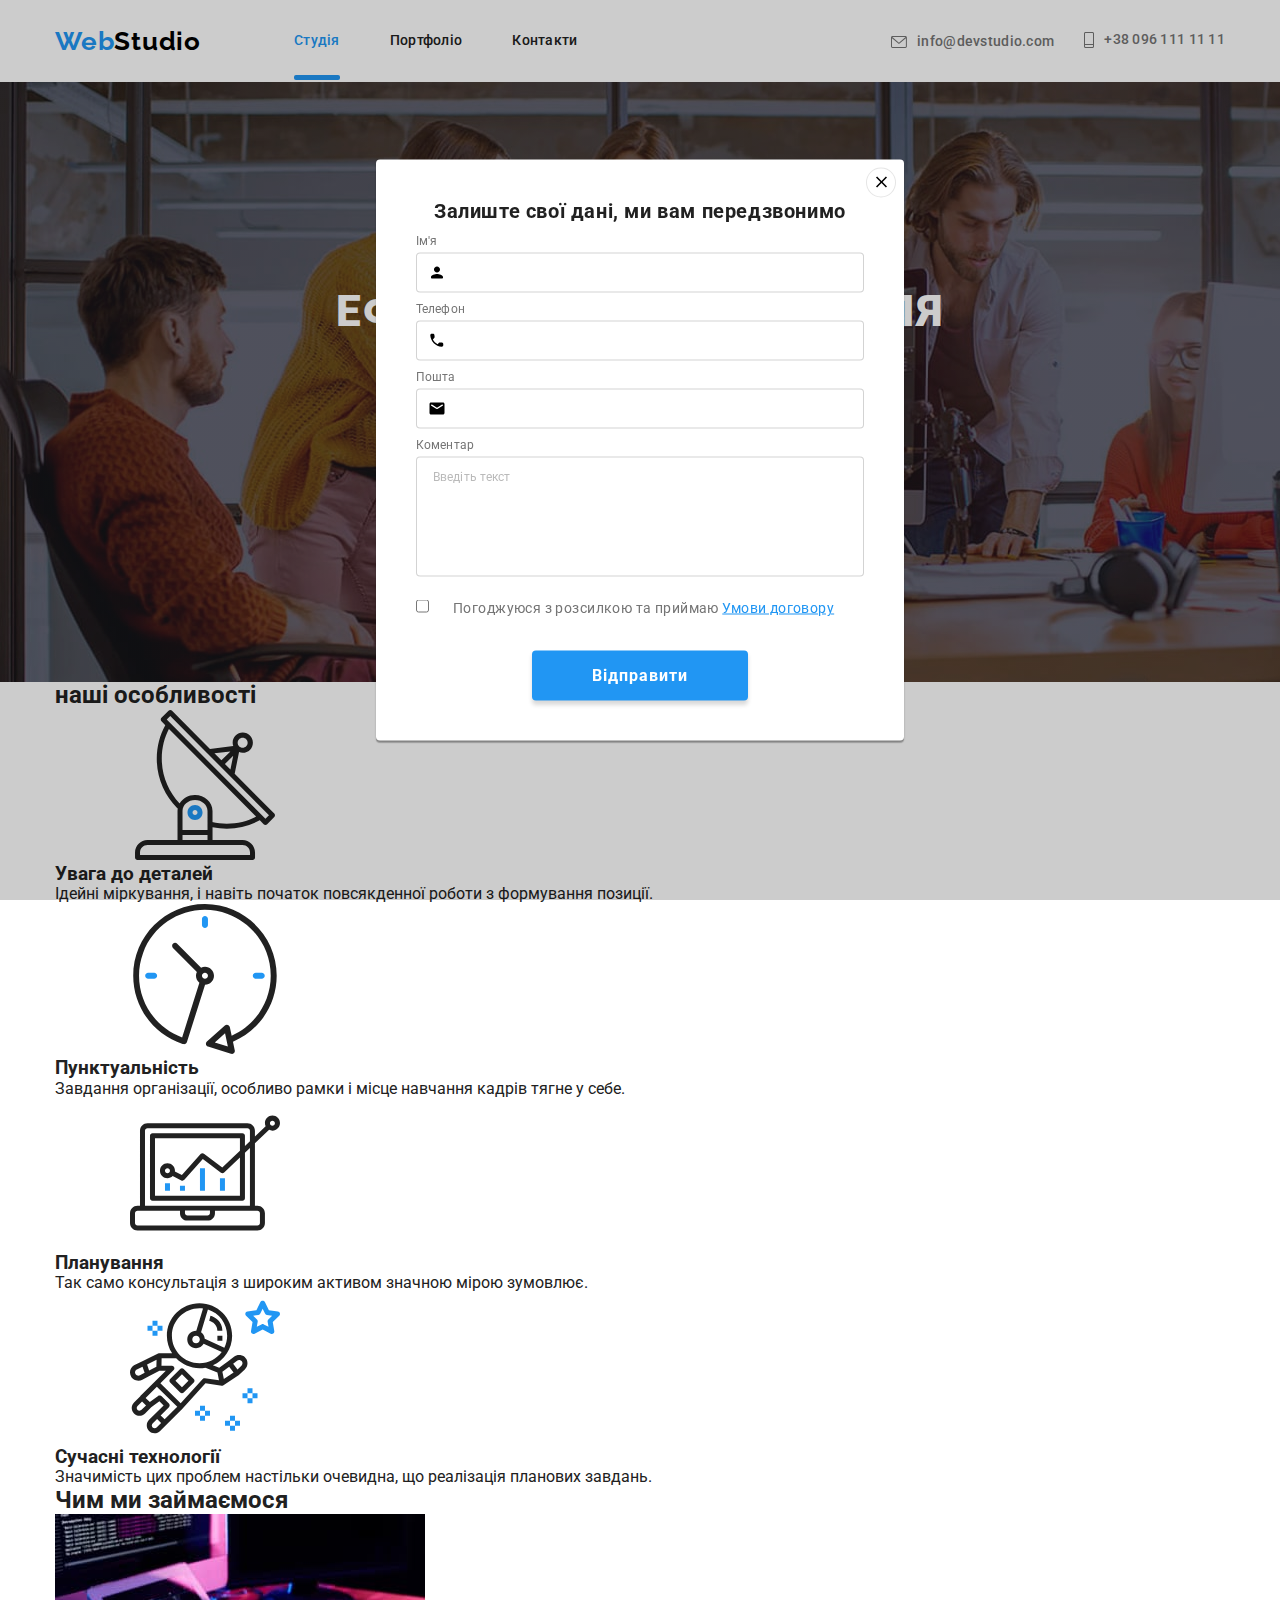
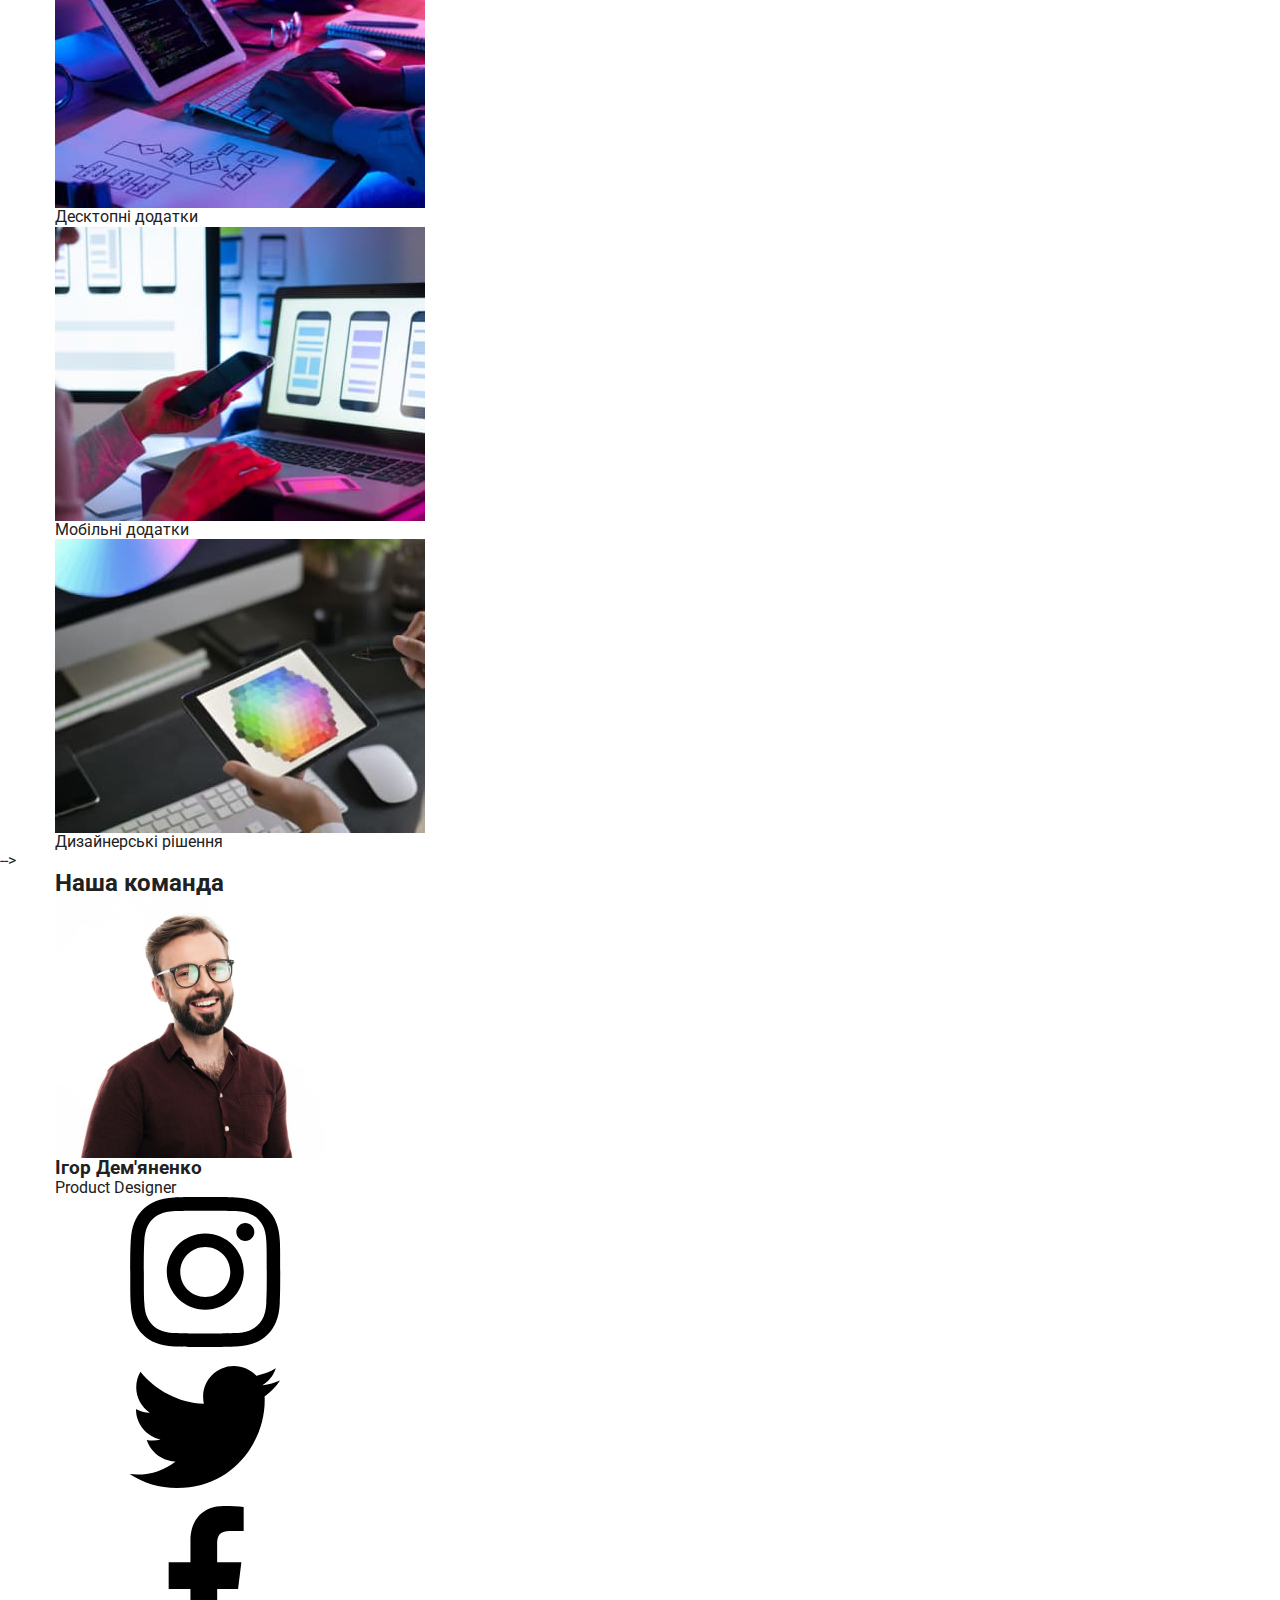
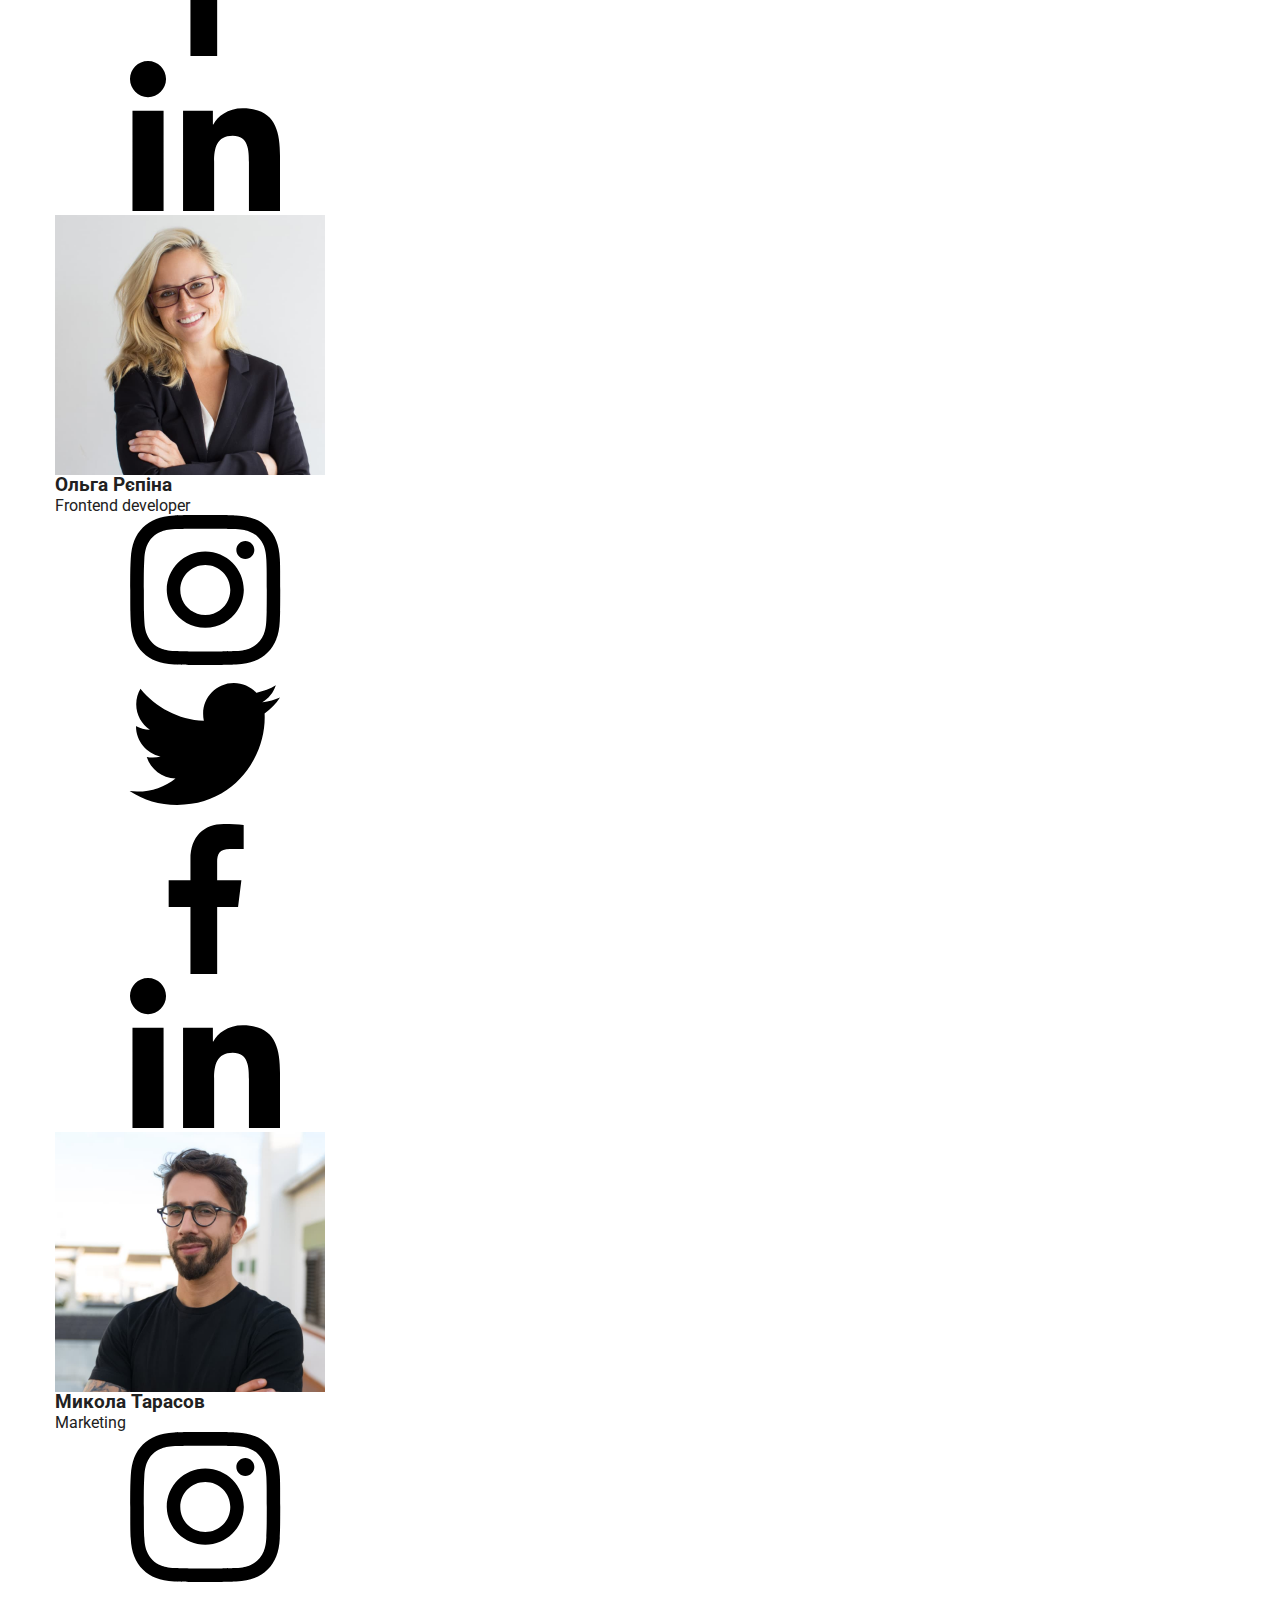
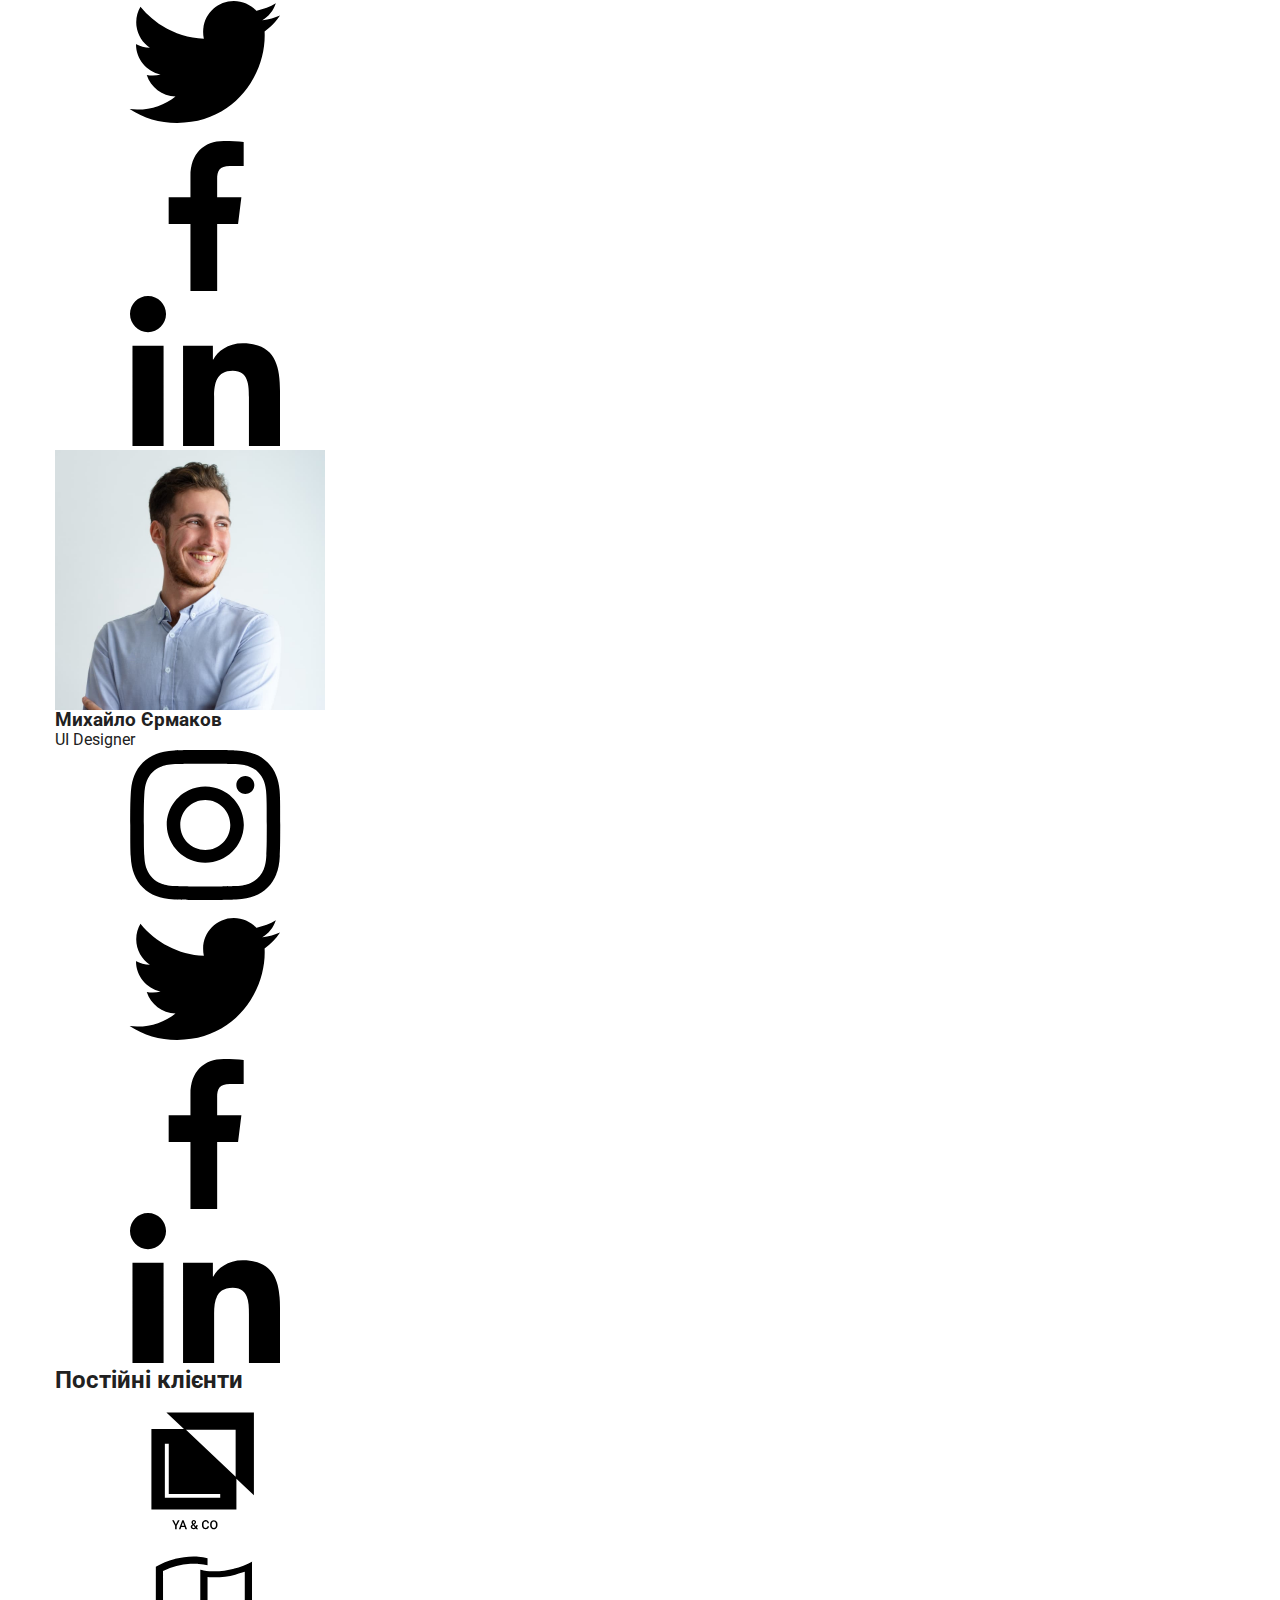
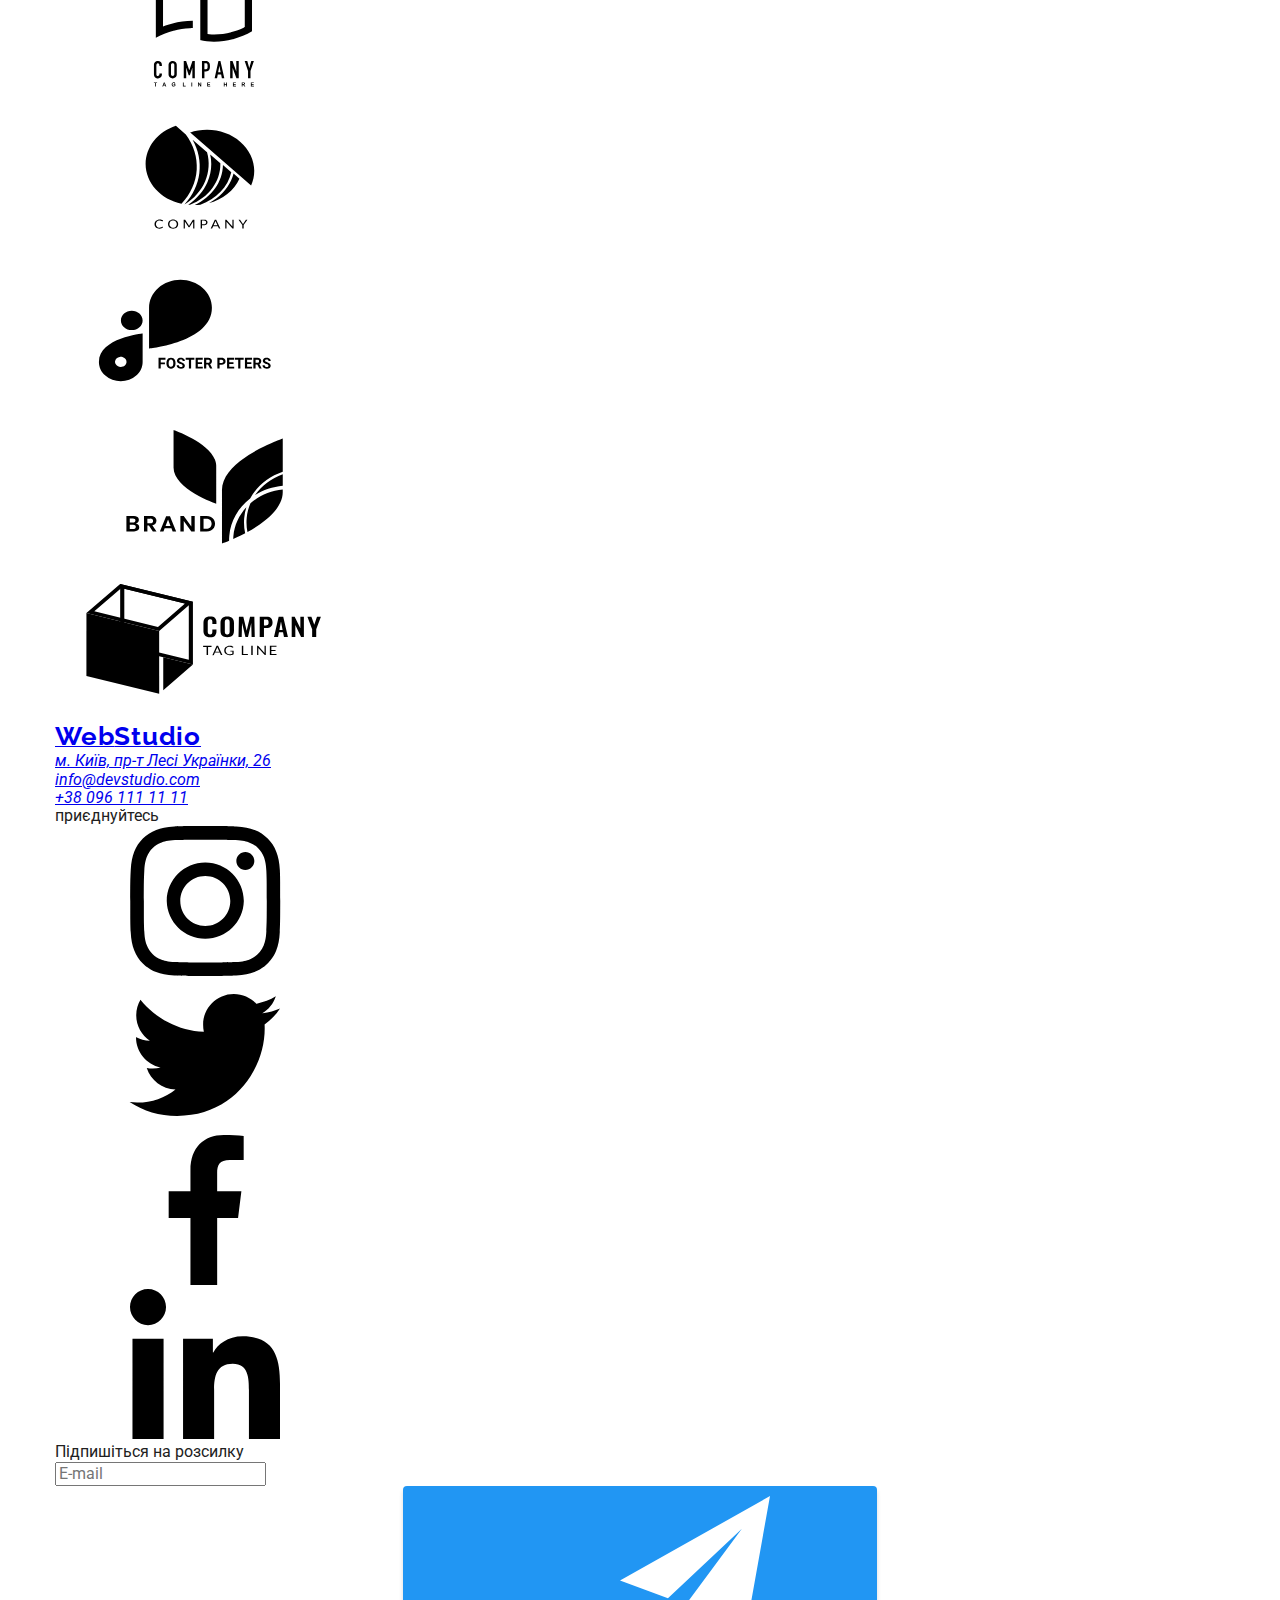
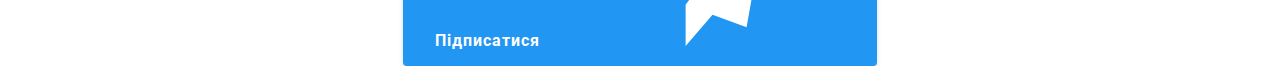
==== commit cbc15efc: "form" ====
--- a/index.html
+++ b/index.html
@@ -72,36 +72,43 @@
                     <form class="modal-form" action="">
                         <div class="form-group">
                             <label class="form-field" for="">
-                                <input class="form-input" type="text">
                                 <span class="form-label">Ім'я</span>
+                                <input class="form-input" type="text" placeholder=" ">
                                 <svg class="form-icon">
                                     <use href="./images/symbol-defs.svg#icon-person-modal"></use>
                                 </svg>
                             </label>
                             <label class="form-field" for="">
-                                <input class="form-input" type="text">
                                 <span class="form-label">Телефон</span>
+                                <input class="form-input" type="tel">
                                 <svg class="form-icon">
                                     <use href="./images/symbol-defs.svg#icon-phone-modal"></use>
                                 </svg>
                             </label>
                             <label class="form-field" for="">
-                                <input class="form-input" type="text">
                                 <span class="form-label">Пошта</span>
+                                <input class="form-input" type="email">
                                 <svg class="form-icon">
                                     <use href="./images/symbol-defs.svg#icon-email-modal"></use>
                                 </svg>
                             </label>
+
                             <label class="form-field" for="">
-                                <textarea class="form-massage" name="" id="" cols="30" rows="10"></textarea>
-                                <span>Коментар</span>
+                                <span class="form-label">Коментар</span>
+                                <textarea class="form-massage" name="user_message"  cols="" rows="6" placeholder="Введіть текст"></textarea>
                             </label>
                         </div>
-                            <label for="">
-                                <input type="checkbox">
-                                <span>Погоджуюся з розсилкою та приймаю <a href="">Умови договору</a> </span>
+                        
+                            <label class="checkbox-form" for="">
+                                <input class="checkbox" type="checkbox">
+                                <svg class="icon-checkbox">
+                                    <use href=""></use>
+                                    <use href=""></use>
+                                </svg>
+                                <span class="checkbox-text" >Погоджуюся з розсилкою та приймаю <a class="umovy-dohovoru" href="">Умови договору</a> </span>
                             </label>
-                            <button type="submit">Відправити</button>
+
+                        <button class="button" type="submit">Відправити</button>
                     </form>
 
                 </div>
--- a/css/styles.css
+++ b/css/styles.css
@@ -298,6 +298,7 @@
     height: 100%;
     background: rgba(0, 0, 0, 0.2);
     transition: 250ms cubic-bezier(0.4, 0, 0.2, 1);
+    
 }
 .backdrop.is-idden {
     opacity: 0;
@@ -314,7 +315,9 @@
     box-shadow: 0px 1px 3px rgba(0, 0, 0, 0.12), 0px 1px 1px rgba(0, 0, 0, 0.14), 0px 2px 1px rgba(0, 0, 0, 0.2);
     border-radius: 4px;
     z-index: 2;
-    padding: 40px;
+    padding: 40px
+    ;
+    
     
 }
 .modal-button {
@@ -331,7 +334,9 @@
     border-radius: 50%;
     background: #FFFFFF;
     border: 1px solid rgba(0, 0, 0, 0.1);
-
+}
+.modal-button:focus {
+    fill: #2196F3;
 }
 .icon-modal-button-closed {
     cursor: pointer;
@@ -340,28 +345,124 @@
     height: 18px;
 }
 .modal-title {
+    margin-bottom: 12px;
+    font-weight: 700;
+    font-size: 20px;
+    line-height: 23px;
+    text-align: center;
+    letter-spacing: 0.03em;
+    color: #212121;
 
 }
 .modal-form {
 
 }
 .form-group {
-
-}
-.form-field {
-height: 58px;
-width: 448px;
+margin-bottom: 20px;
+
+}
+.form-field {  
+position: relative;
+width: 100%;
+display: flex;
+margin-bottom: 10px;
+padding-top: 18px;
+}
+
+.form-input:focus {
+    border: 1px solid #2196F3;
+}
+.form-input:focus-visible {
+    outline: none;
 }
 .form-input {
-
-}
+    width: 100%;
+    height: 40px;
+    border: none;
+    border: 1px solid rgba(33, 33, 33, 0.2);
+    border-radius: 4px;
+    color: transparent;
+    font-weight: 400;
+    font-size: 12px;
+    line-height: 14px;
+    letter-spacing: 0.01em;
+    color: rgba(117, 117, 117, 0.5);
+    padding-left: 42px;
+}
+.form-input:focus + .form-icon {
+    fill: #2196F3;
+}
+
 .form-label {
-
+font-weight: 400;
+    font-size: 12px;
+    line-height: 1.16;
+    letter-spacing: 0.01em;
+    color: #757575;
+    display: block;
+    position: absolute;
+    top: 0px;
 }
 .form-icon {
 width: 18px;
 height: 18px;
-}
+position: absolute;
+top: 65%;
+left: 12px;
+transform: translateY(-50%);
+display: block;
+}
+.checkbox {
+    cursor: pointer;
+}
+
+.icon-checkbox {
+    width: 16px;
+    height: 15px;
+    
+}
+
+.checkbox-text {
+    display: inline-block;
+    margin-bottom: 30px;
+    font-weight: 400;
+    font-size: 14px;
+    line-height: 1.71;
+    letter-spacing: 0.03em;
+    color: #757575;
+}
+
+.umovy-dohovoru {
+    text-decoration-line: underline;
+    color: #2196F3;
+}
+
+.form-massage {
+    padding: 12px 16px;
+    resize: none;
+    height: 120px;
+    width: 100%;
+    border: 1px solid rgba(33, 33, 33, 0.2);
+    border-radius: 4px;
+    font-weight: 400;
+    font-size: 12px;
+    line-height: 14px;
+    letter-spacing: 0.01em;
+    color: rgba(117, 117, 117, 0.5);
+}
+.form-massage::placeholder {
+    font-weight: 400;
+    font-size: 12px;
+    line-height: 14px;
+    letter-spacing: 0.01em;
+    color: rgba(117, 117, 117, 0.5);
+    resize: none;
+}
+.form-massage:focus-visible {
+    outline: none;
+}
+.form-massage:focus {
+    border: 1px solid #2196F3;
 
 
 /*наші переваги наші особливості, секція 2*/
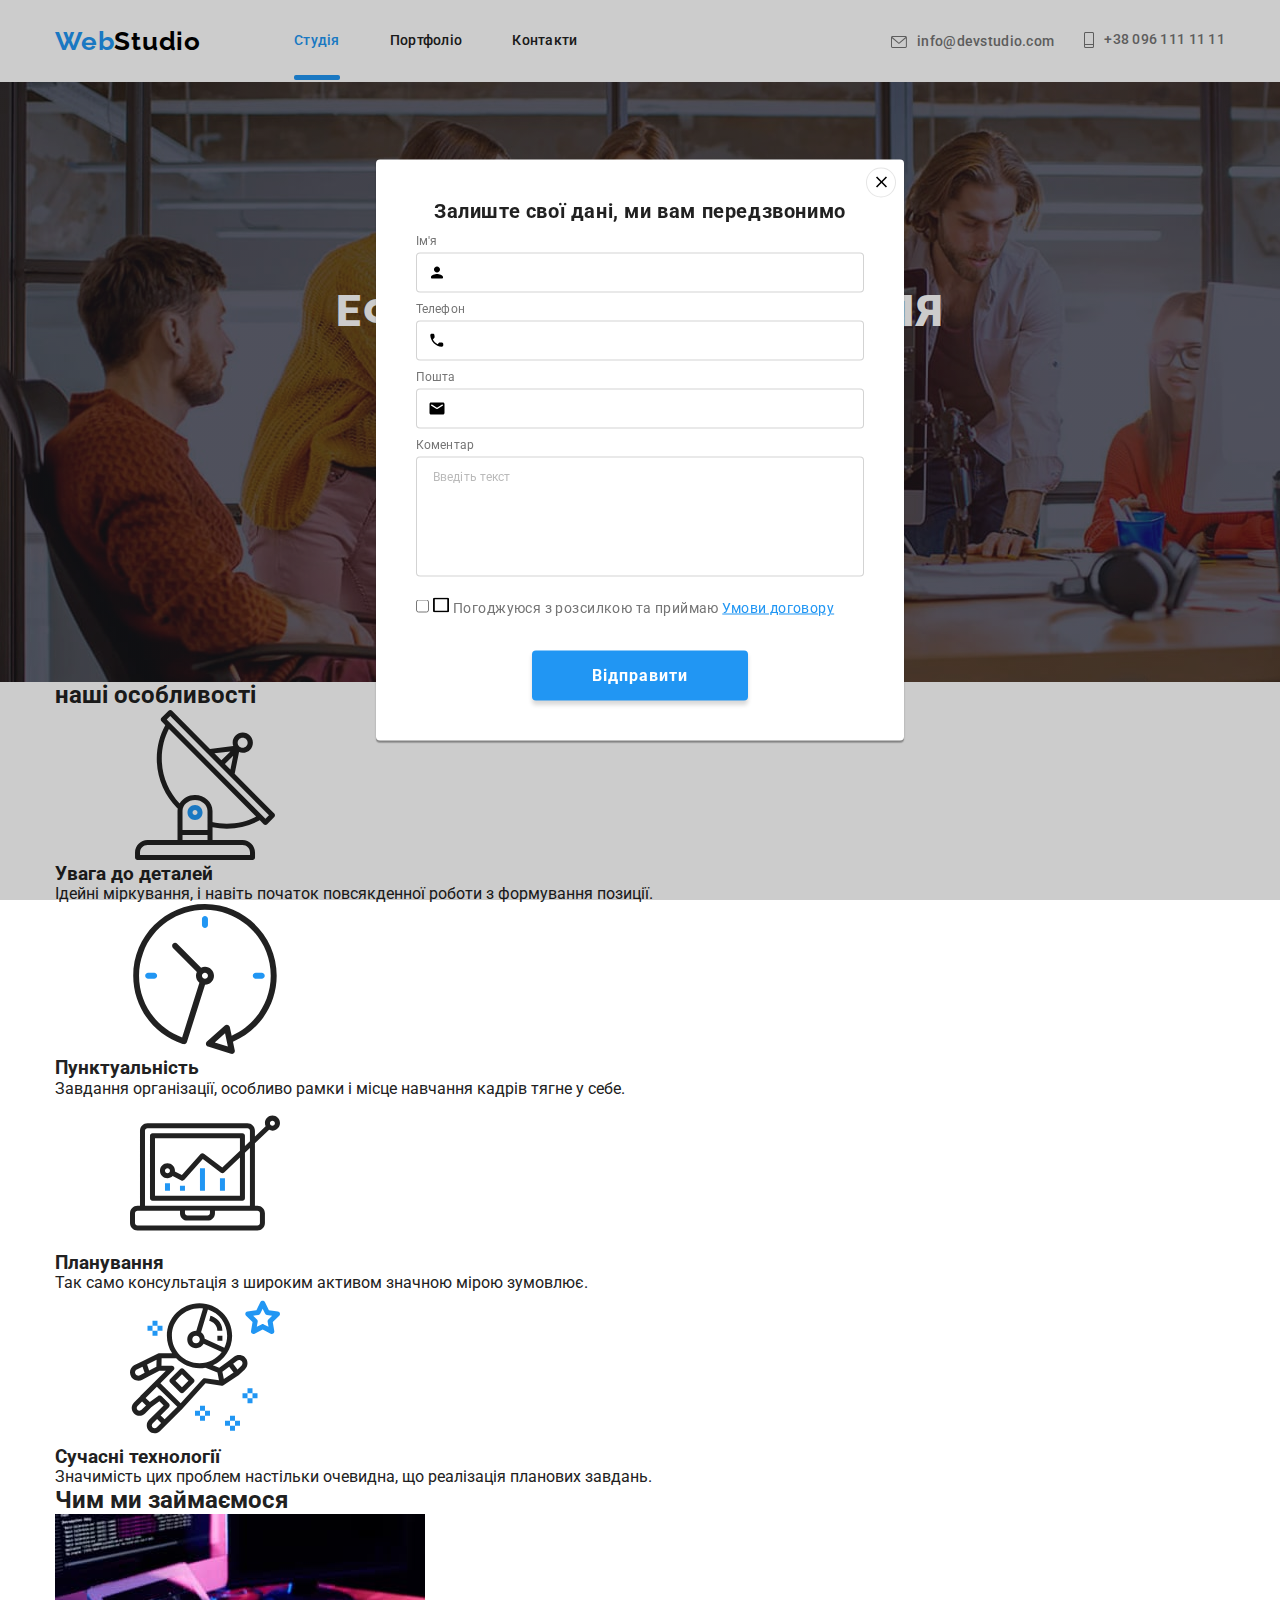
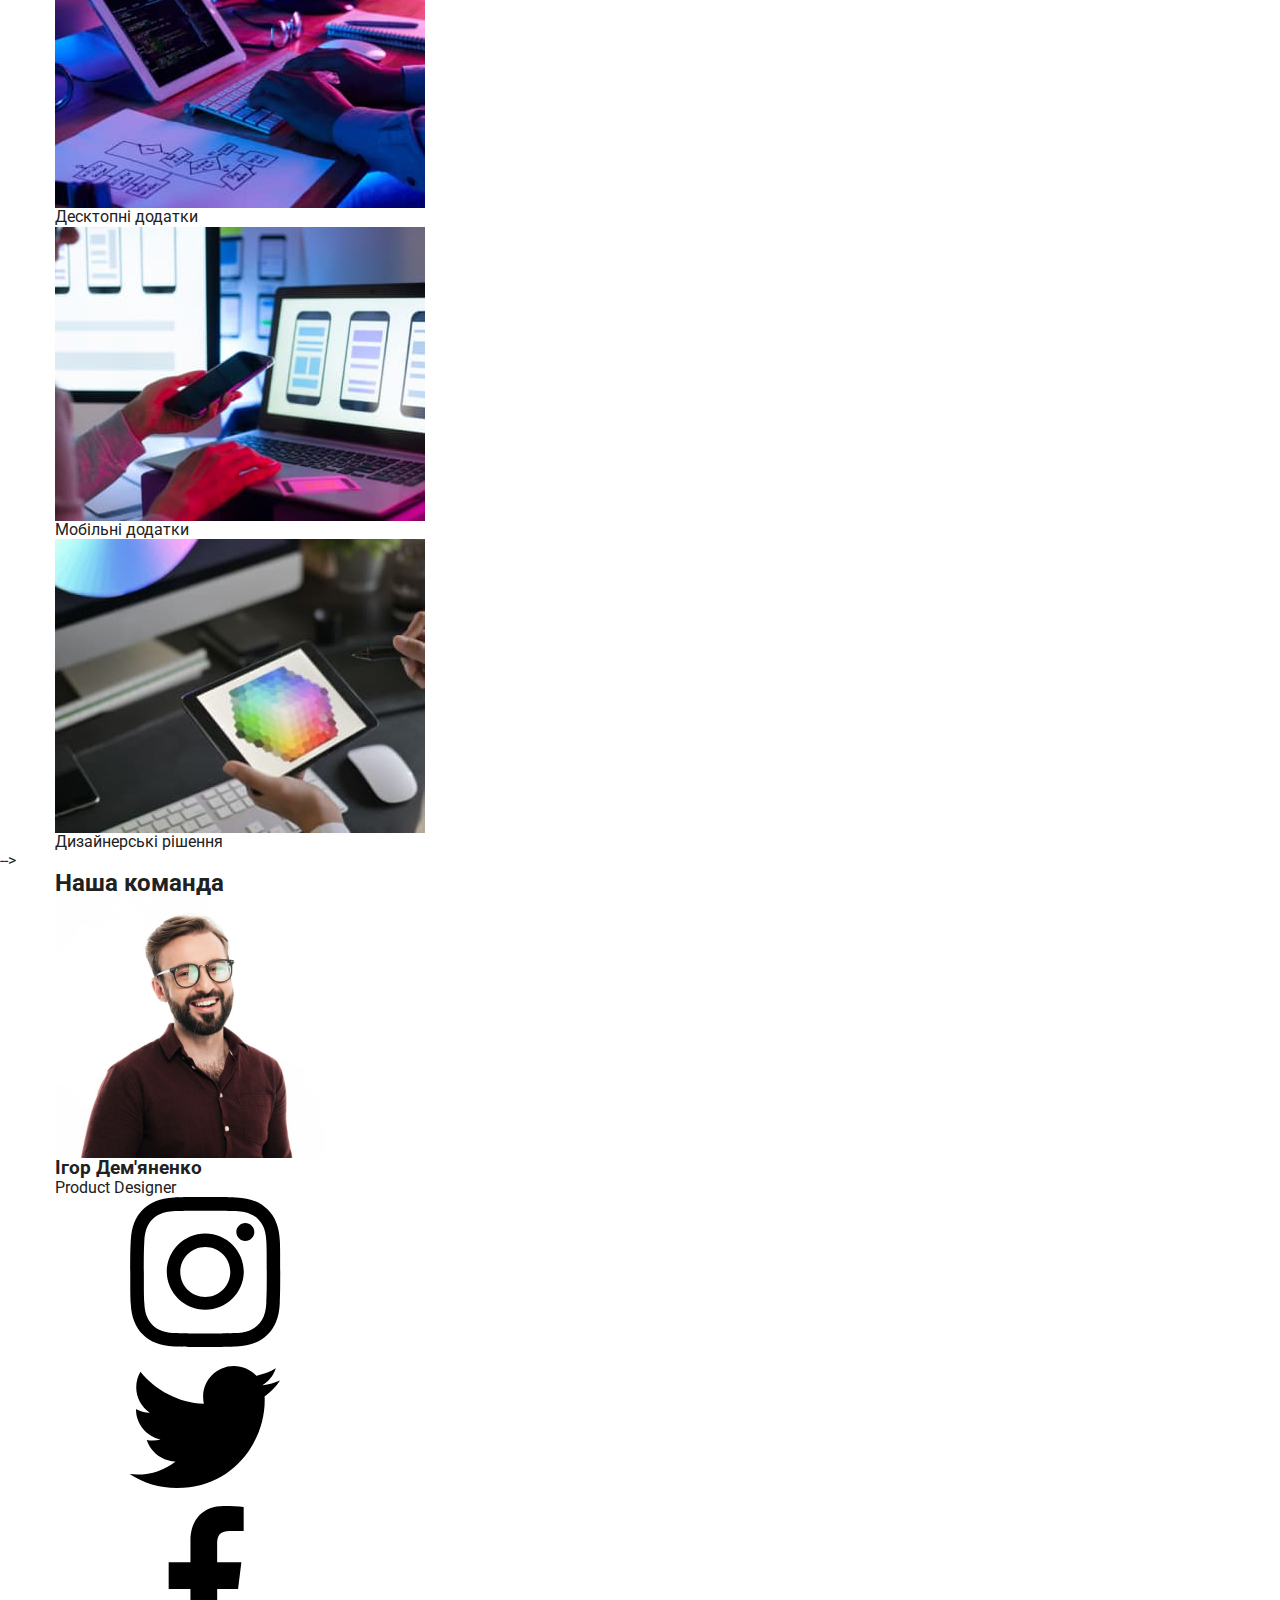
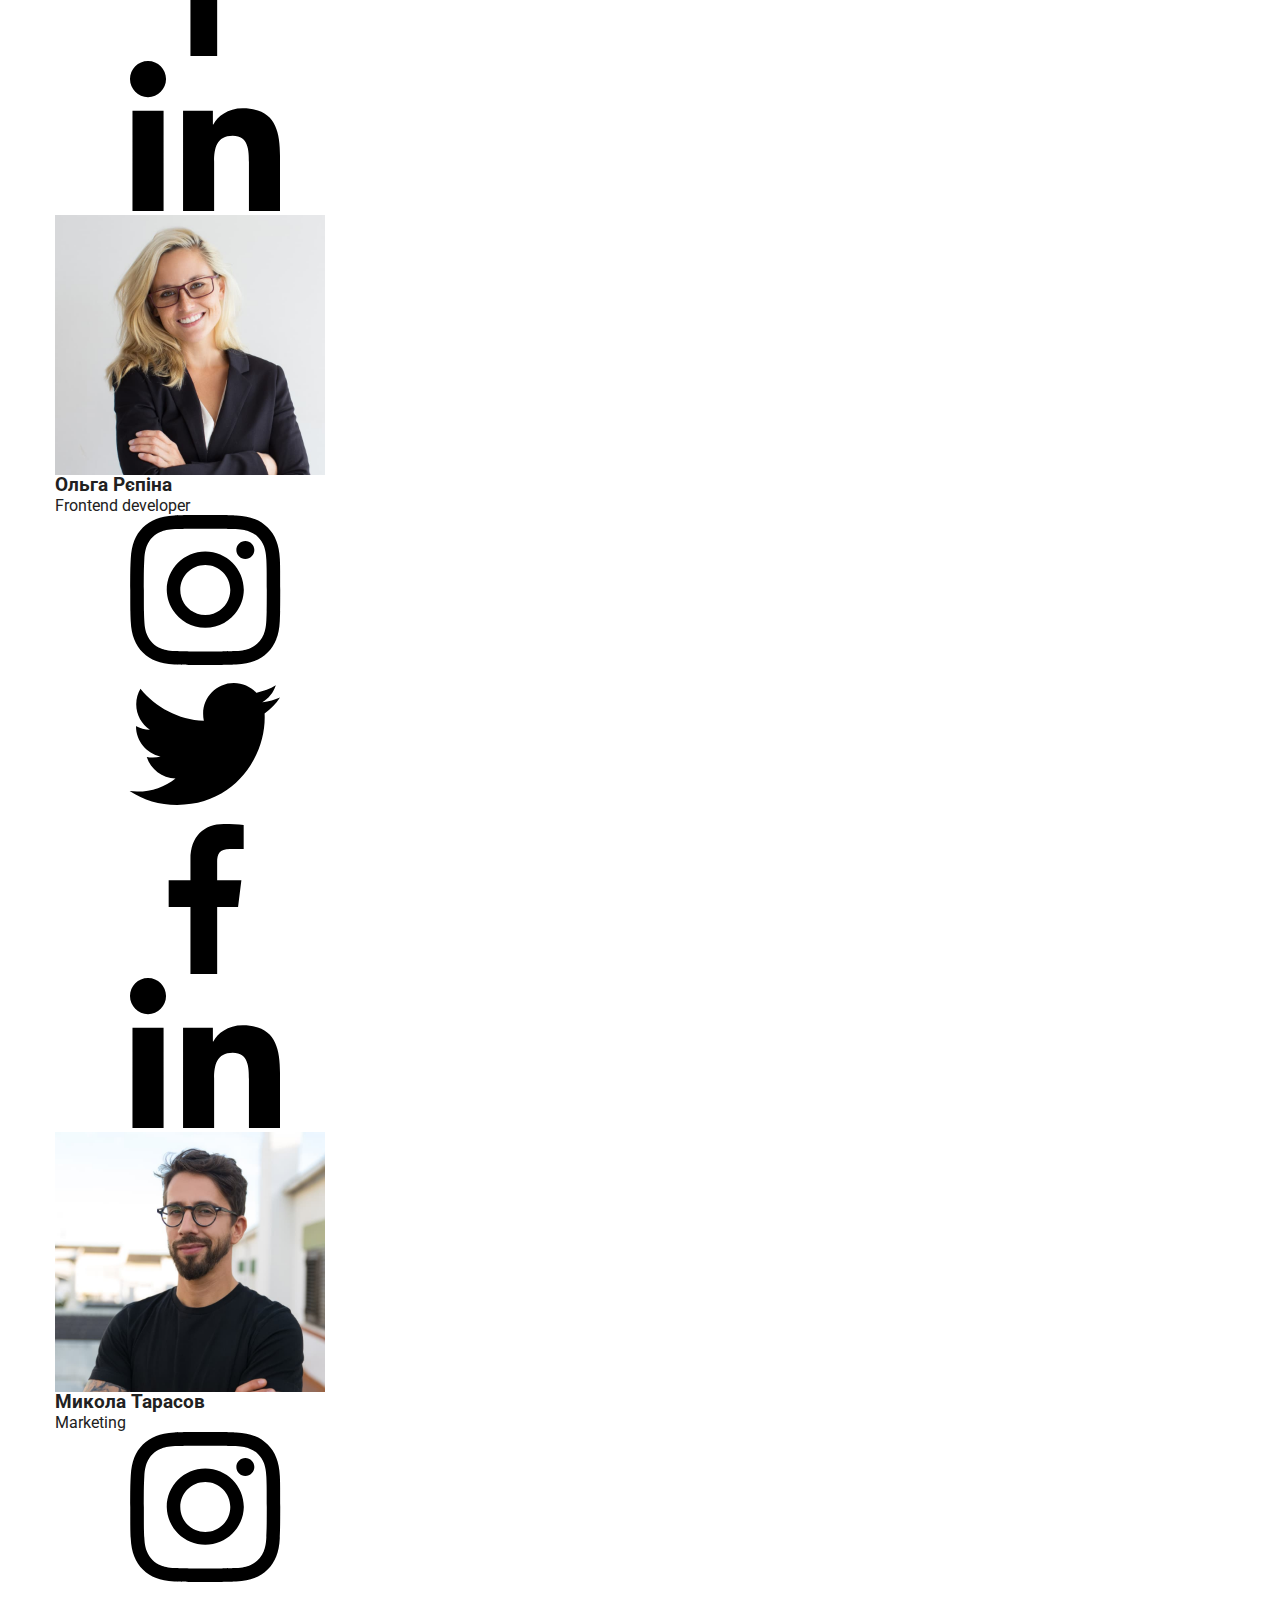
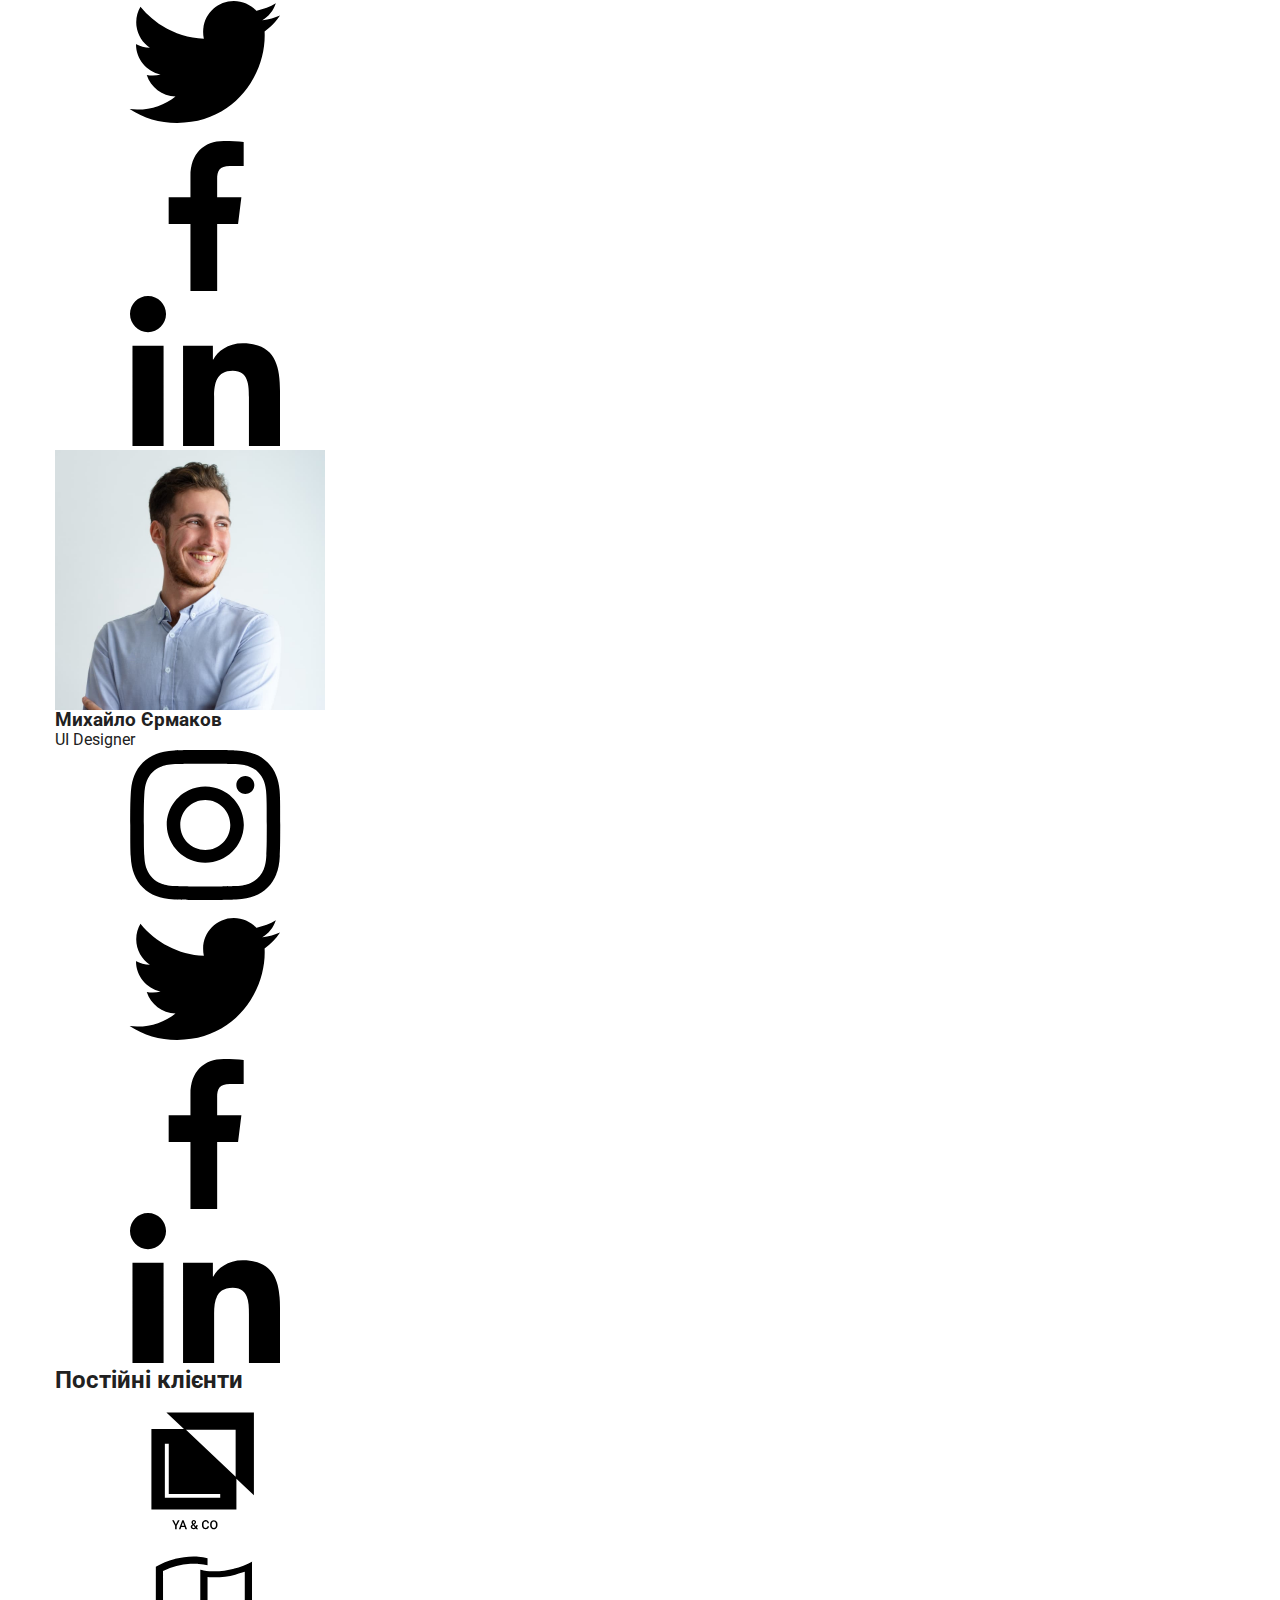
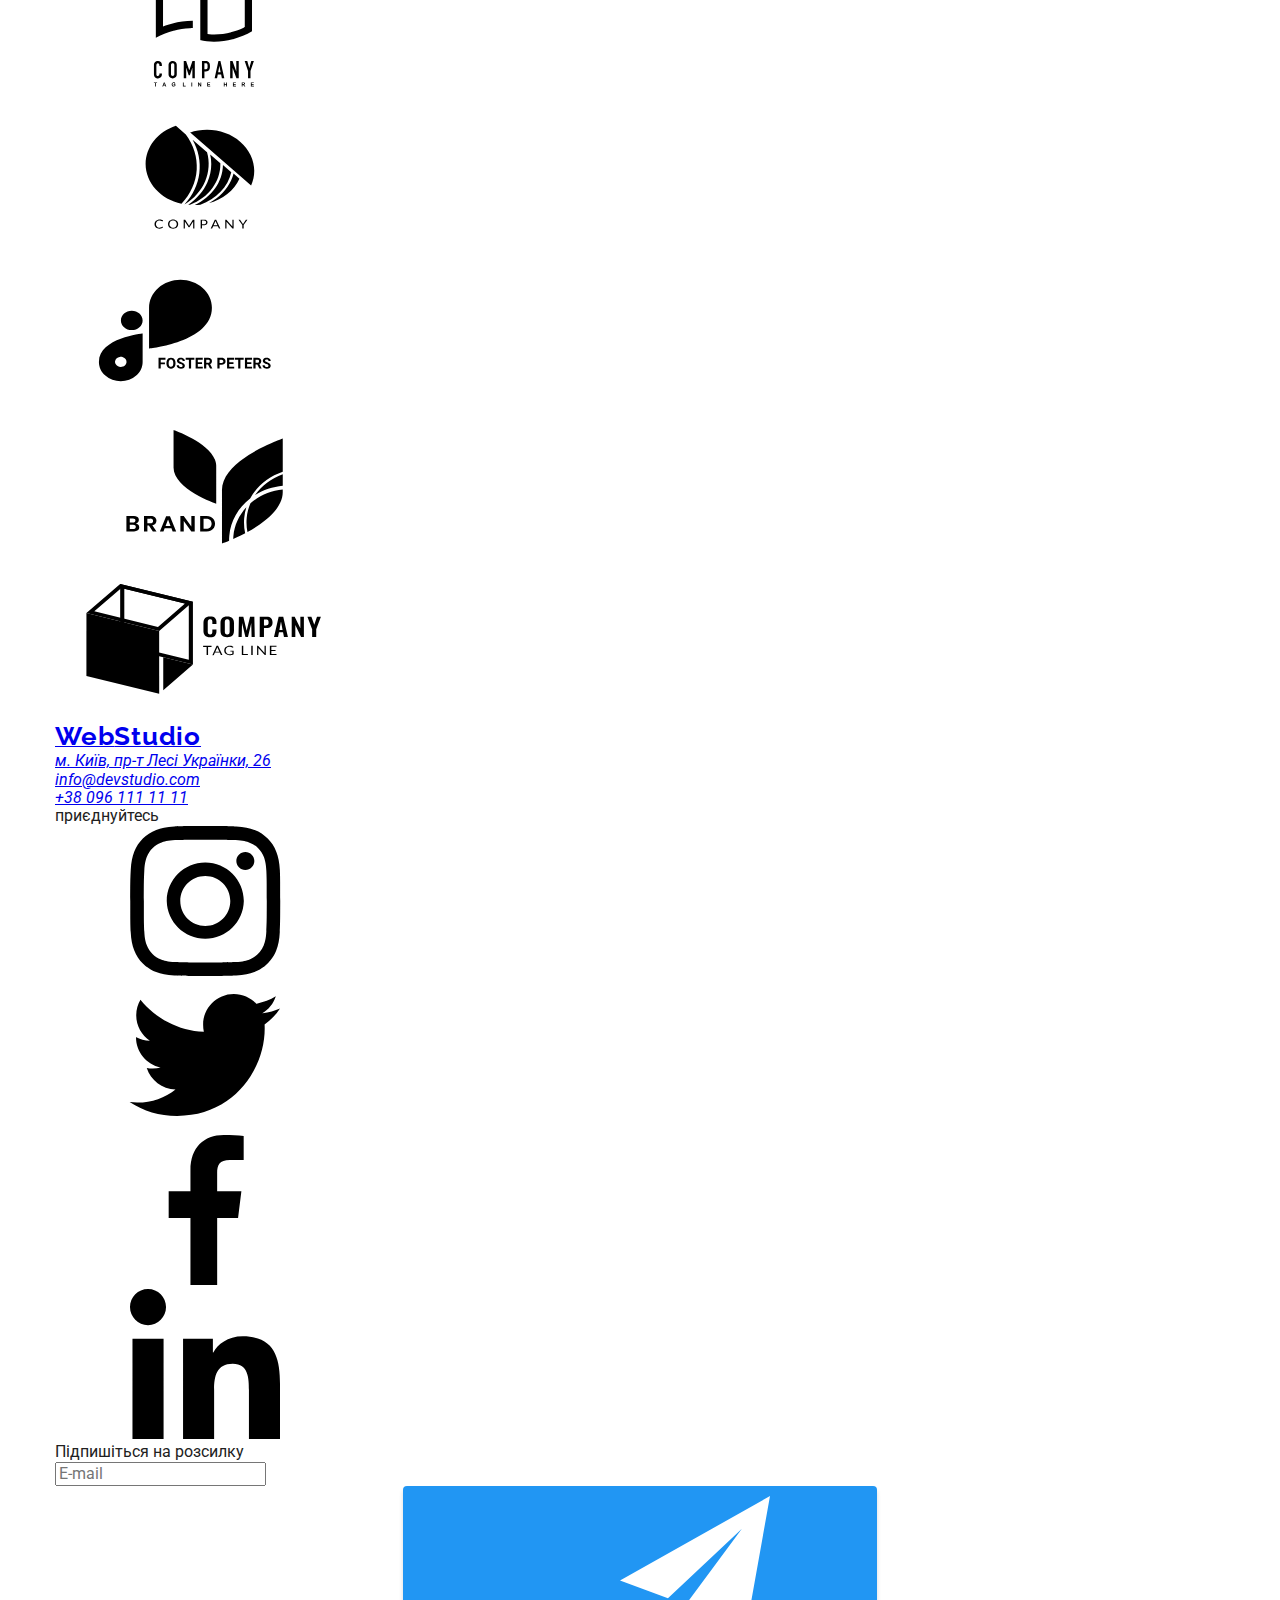
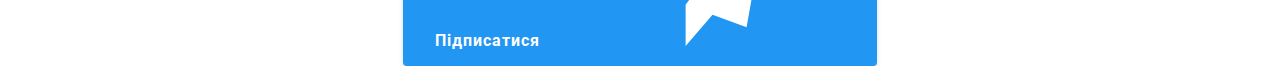
==== commit 4935d846: "modal-finish" ====
--- a/index.html
+++ b/index.html
@@ -101,9 +101,9 @@
                         
                             <label class="checkbox-form" for="">
                                 <input class="checkbox" type="checkbox">
-                                <svg class="icon-checkbox">
-                                    <use href=""></use>
-                                    <use href=""></use>
+                                <svg class="icon-checkbox ">
+                                    <use class="unchecked" href="./images/symbol-defs.svg#icon-checkbox-off"></use>
+                                    <use class="checked" href="./images/symbol-defs.svg#icon-checkbox-on"></use>
                                 </svg>
                                 <span class="checkbox-text" >Погоджуюся з розсилкою та приймаю <a class="umovy-dohovoru" href="">Умови договору</a> </span>
                             </label>
--- a/css/styles.css
+++ b/css/styles.css
@@ -334,6 +334,7 @@
     border-radius: 50%;
     background: #FFFFFF;
     border: 1px solid rgba(0, 0, 0, 0.1);
+    transition: cubic-bezier(0.4, 0, 0.2, 1);
 }
 .modal-button:focus {
     fill: #2196F3;
@@ -367,6 +368,7 @@
 display: flex;
 margin-bottom: 10px;
 padding-top: 18px;
+transition: cubic-bezier(0.4, 0, 0.2, 1);
 }
 
 .form-input:focus {
@@ -412,6 +414,17 @@
 transform: translateY(-50%);
 display: block;
 }
+
+.checkbox-form {
+/*
+display: flex;
+align-items: center;
+justify-content: center;
+*/
+
+gap: 9px;
+}
+
 .checkbox {
     cursor: pointer;
 }
@@ -419,7 +432,20 @@
 .icon-checkbox {
     width: 16px;
     height: 15px;
-    
+}
+.icon-checkbox .unchecked {
+opacity: 1;
+transition: cubic-bezier(0.4, 0, 0.2, 1);
+}
+.checkbox:checked + .icon-checkbox .unchecked {
+    opacity: 0;
+}
+.icon-checkbox .checked {
+opacity: 0;
+transition: cubic-bezier(0.4, 0, 0.2, 1);
+}
+.checkbox:checked + .icon-checkbox .checked {
+    opacity: 1;
 }
 
 .checkbox-text {
@@ -430,6 +456,7 @@
     line-height: 1.71;
     letter-spacing: 0.03em;
     color: #757575;
+    cursor: pointer;
 }
 
 .umovy-dohovoru {
@@ -449,6 +476,7 @@
     line-height: 14px;
     letter-spacing: 0.01em;
     color: rgba(117, 117, 117, 0.5);
+    transition: cubic-bezier(0.4, 0, 0.2, 1);
 }
 .form-massage::placeholder {
     font-weight: 400;
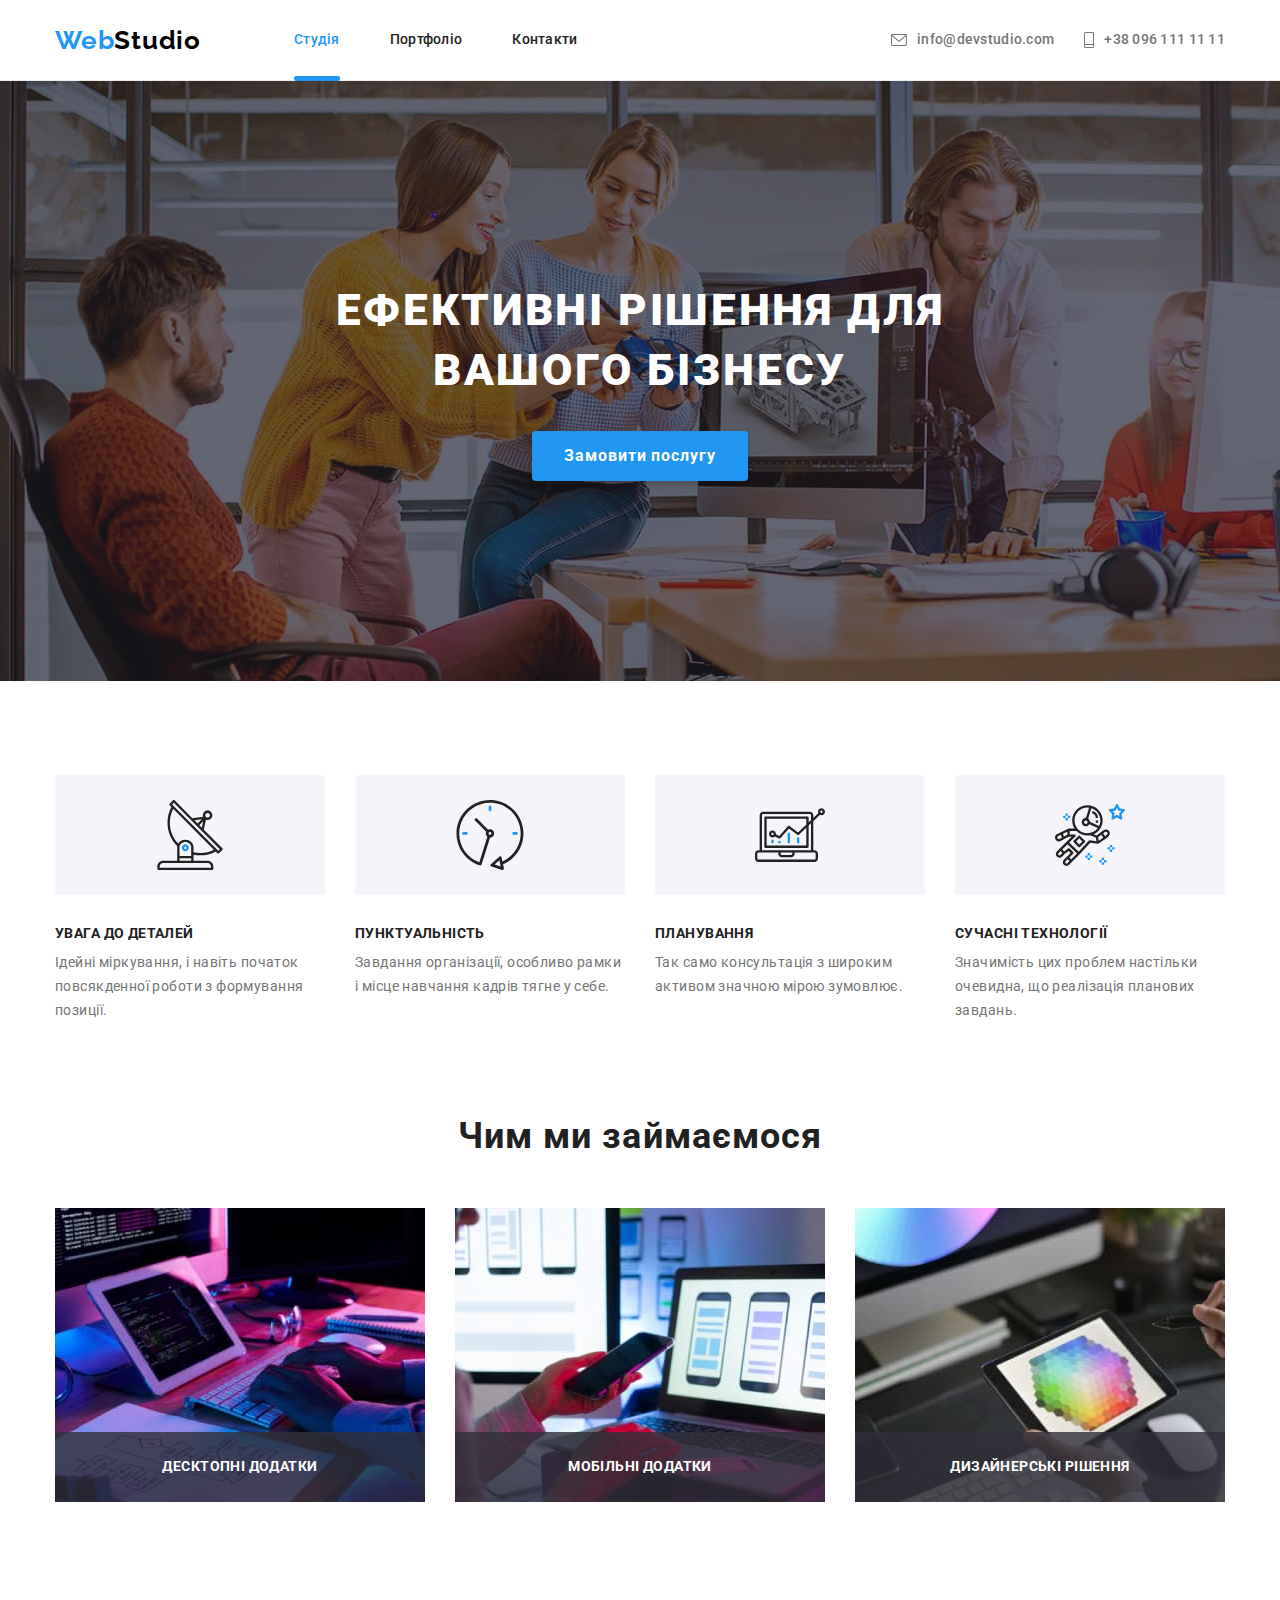
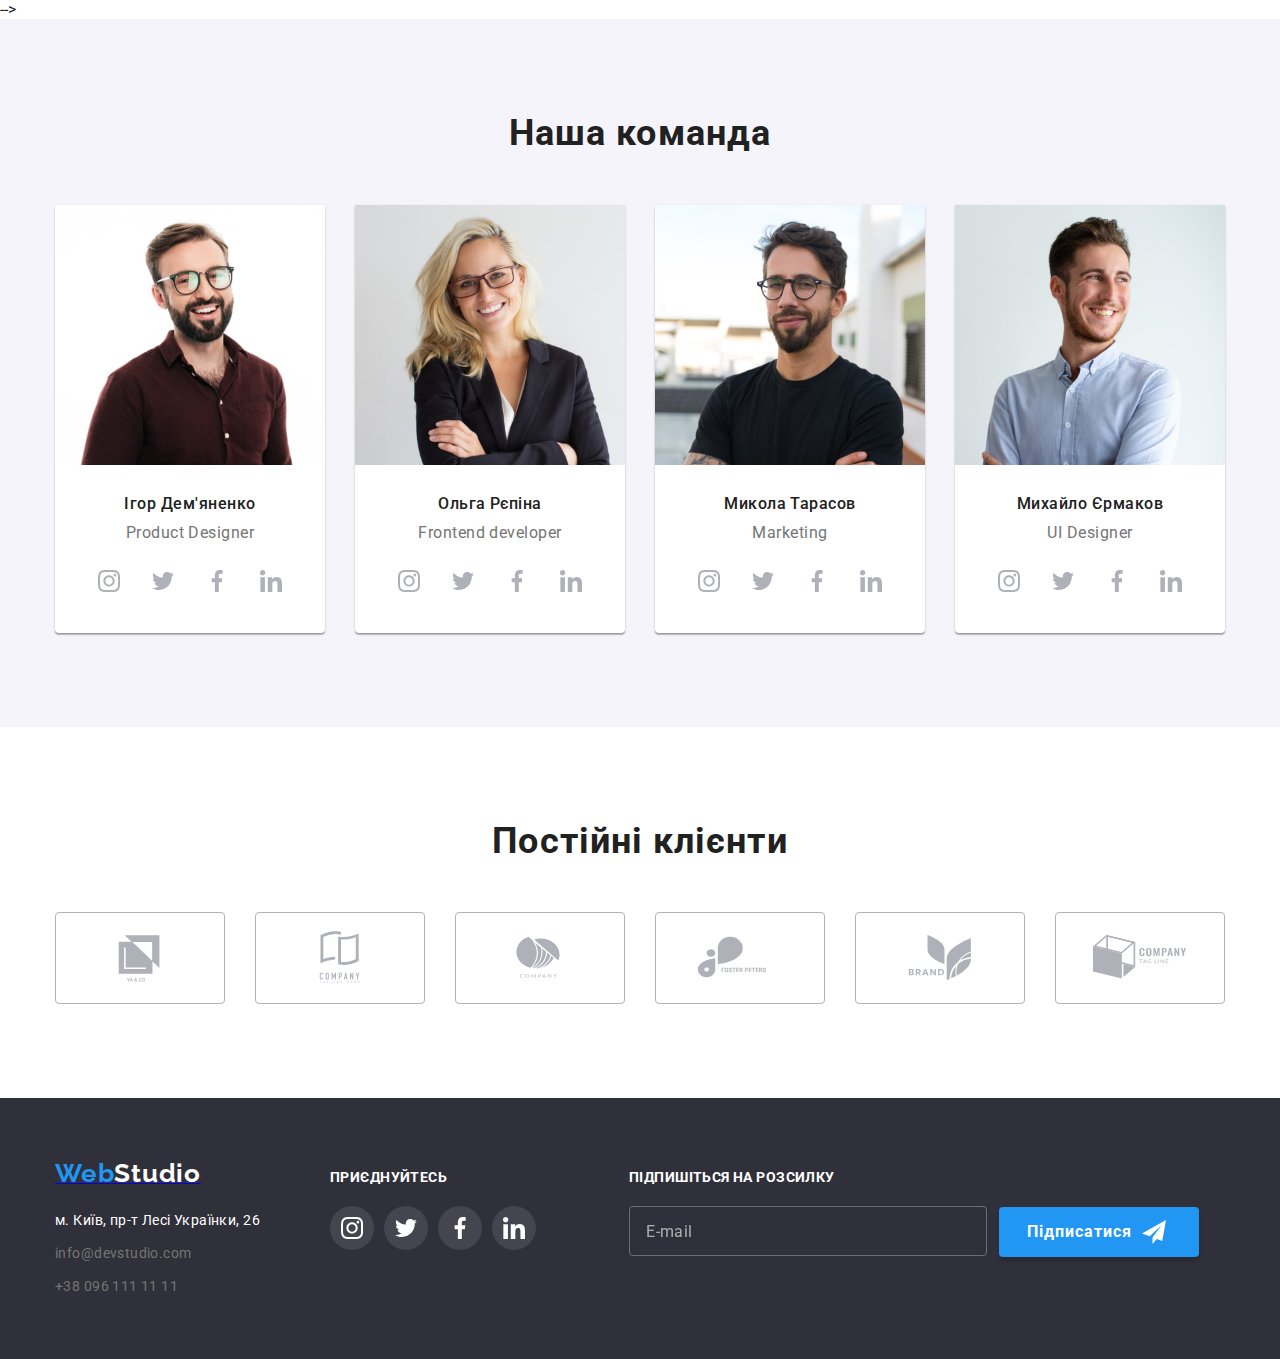
==== commit f3b2e3b4: "сomit1511" ====
--- a/index.html
+++ b/index.html
@@ -73,24 +73,30 @@
                         <div class="form-group">
                             <label class="form-field" for="">
                                 <span class="form-label">Ім'я</span>
-                                <input class="form-input" type="text" placeholder=" ">
-                                <svg class="form-icon">
-                                    <use href="./images/symbol-defs.svg#icon-person-modal"></use>
-                                </svg>
+                                <span class="form-input-svg">
+                                    <input class="form-input" type="text" placeholder=" ">
+                                    <svg class="form-icon">
+                                        <use href="./images/symbol-defs.svg#icon-person-modal"></use>
+                                    </svg>
+                                </span>
                             </label>
                             <label class="form-field" for="">
                                 <span class="form-label">Телефон</span>
-                                <input class="form-input" type="tel">
-                                <svg class="form-icon">
-                                    <use href="./images/symbol-defs.svg#icon-phone-modal"></use>
-                                </svg>
+                                <span class="form-input-svg">
+                                    <input class="form-input" type="tel">
+                                    <svg class="form-icon">
+                                        <use href="./images/symbol-defs.svg#icon-phone-modal"></use>
+                                    </svg>
+                                </span>
                             </label>
                             <label class="form-field" for="">
                                 <span class="form-label">Пошта</span>
-                                <input class="form-input" type="email">
-                                <svg class="form-icon">
-                                    <use href="./images/symbol-defs.svg#icon-email-modal"></use>
-                                </svg>
+                                <span class="form-input-svg">
+                                    <input class="form-input" type="email">
+                                    <svg class="form-icon">
+                                        <use href="./images/symbol-defs.svg#icon-email-modal"></use>
+                                    </svg>
+                                </span>
                             </label>
 
                             <label class="form-field" for="">
@@ -100,12 +106,12 @@
                         </div>
                         
                             <label class="checkbox-form" for="">
-                                <input class="checkbox" type="checkbox">
+                                <input class="checkbox visually-hidden" type="checkbox">
                                 <svg class="icon-checkbox ">
                                     <use class="unchecked" href="./images/symbol-defs.svg#icon-checkbox-off"></use>
                                     <use class="checked" href="./images/symbol-defs.svg#icon-checkbox-on"></use>
                                 </svg>
-                                <span class="checkbox-text" >Погоджуюся з розсилкою та приймаю <a class="umovy-dohovoru" href="">Умови договору</a> </span>
+                                <span class="checkbox-text" >Погоджуюся з розсилкою та приймаю <a class="umovy-dohovoru" href="">Умови договору</a></span>
                             </label>
 
                         <button class="button" type="submit">Відправити</button>
@@ -443,13 +449,14 @@
             <div class="footer-subscribe-newsletter">
                 <p class="footer-subscribe-text">Підпишіться на розсилку</p>
                 <form class="form-footer-subscribe" name="email-footer-subscribe" autocomplete="on" novalidate>
-                    <label >
-                        <input class="form-footer-email" type="email" name="email" placeholder="E-mail"/><button class="subscribe-button" type="submit">Підписатися
-                            <svg class="icon-subscribe-button">
-                                <use href="./images/symbol-defs.svg#icon-form-footer-subscribe"></use>
-                            </svg>
-                        </button>
+                    <label class="label-form-footer-email">
+                        <input class="form-footer-email" type="email" name="email" placeholder="E-mail"/>
                     </label>
+                    <button class="subscribe-button" type="submit">Підписатися
+                        <svg class="icon-subscribe-button">
+                            <use href="./images/symbol-defs.svg#icon-form-footer-subscribe"></use>
+                        </svg>
+                    </button>
                 </form>
 
             </div>
--- a/css/styles.css
+++ b/css/styles.css
@@ -121,7 +121,7 @@
     background: #2196F3;
     border-radius: 2px;
     position: absolute;
-    bottom: 0;
+    bottom: -2px;
     left: 0;
     opacity: 1;
     transform: scaleX(1);
@@ -175,7 +175,7 @@
 .auth-nav {
     margin-left: auto;
     display: flex;
-    align-items: baseline;
+    
 }
 .heder-contact {
     list-style: none;
@@ -300,7 +300,7 @@
     transition: 250ms cubic-bezier(0.4, 0, 0.2, 1);
     
 }
-.backdrop.is-idden {
+.backdrop.is-hidden {
     opacity: 0;
     pointer-events: none;
 }
@@ -335,15 +335,19 @@
     background: #FFFFFF;
     border: 1px solid rgba(0, 0, 0, 0.1);
     transition: cubic-bezier(0.4, 0, 0.2, 1);
+    cursor: pointer;
 }
 .modal-button:focus {
     fill: #2196F3;
 }
 .icon-modal-button-closed {
-    cursor: pointer;
+    
     padding: 0;
     width: 18px;
     height: 18px;
+}
+.modal-button:hover {
+    fill: #2196F3;
 }
 .modal-title {
     margin-bottom: 12px;
@@ -371,7 +375,8 @@
 transition: cubic-bezier(0.4, 0, 0.2, 1);
 }
 
-.form-input:focus {
+.form-input:focus,
+.form-massage:focus {
     border: 1px solid #2196F3;
 }
 .form-input:focus-visible {
@@ -390,13 +395,14 @@
     letter-spacing: 0.01em;
     color: rgba(117, 117, 117, 0.5);
     padding-left: 42px;
+    transition: cubic-bezier(0.4, 0, 0.2, 1);
 }
 .form-input:focus + .form-icon {
     fill: #2196F3;
 }
 
 .form-label {
-font-weight: 400;
+    font-weight: 400;
     font-size: 12px;
     line-height: 1.16;
     letter-spacing: 0.01em;
@@ -405,34 +411,45 @@
     position: absolute;
     top: 0px;
 }
+
+.form-input-svg {
+position: relative;
+width: 100%;
+}
+
+
 .form-icon {
 width: 18px;
 height: 18px;
 position: absolute;
-top: 65%;
+top: 50%;
 left: 12px;
 transform: translateY(-50%);
 display: block;
 }
 
 .checkbox-form {
-/*
+
+gap: 9px;
 display: flex;
-align-items: center;
 justify-content: center;
-*/
-
-gap: 9px;
+position: relative;
+margin-bottom: 30px;
 }
 
 .checkbox {
     cursor: pointer;
-}
-
-.icon-checkbox {
+    
+}
+
+
+.icon-checkbox { 
     width: 16px;
     height: 15px;
-}
+    display: flex;
+    cursor: pointer;
+}
+
 .icon-checkbox .unchecked {
 opacity: 1;
 transition: cubic-bezier(0.4, 0, 0.2, 1);
@@ -449,8 +466,7 @@
 }
 
 .checkbox-text {
-    display: inline-block;
-    margin-bottom: 30px;
+    display: flex;
     font-weight: 400;
     font-size: 14px;
     line-height: 1.71;
@@ -489,11 +505,13 @@
 .form-massage:focus-visible {
     outline: none;
 }
+
+/*
 .form-massage:focus {
     border: 1px solid #2196F3;
-
-
+*/
 /*наші переваги наші особливості, секція 2*/
+
 .section-features {
     padding-top: 94px;
     padding-bottom: 94px;  
@@ -876,6 +894,10 @@
 .form-footer-subscribe {
     
 }
+.label-form-footer-email {
+    
+}
+
 .form-footer-email {
     width: 358px;
     height: 50px;
@@ -883,19 +905,19 @@
     filter: drop-shadow(0px 4px 4px rgba(0, 0, 0, 0.15));
     border-radius: 4px;
     background-color: transparent;
-    margin-right: 12px;
+    margin-right: 8px;
     outline: transparent;
     color: rgba(255, 255, 255, 0.6);
+    padding-left: 16px;
 }
 .form-footer-email::placeholder {
     font-weight: 400;
     font-size: 16px;
     line-height: 1.25;
-    display: flex;
+    display: inline-flex;
     align-items: center;
     letter-spacing: 0.03em;
     color: rgba(255, 255, 255, 0.6);
-    padding-left: 16px;
 }
 
 .subscribe-button {
